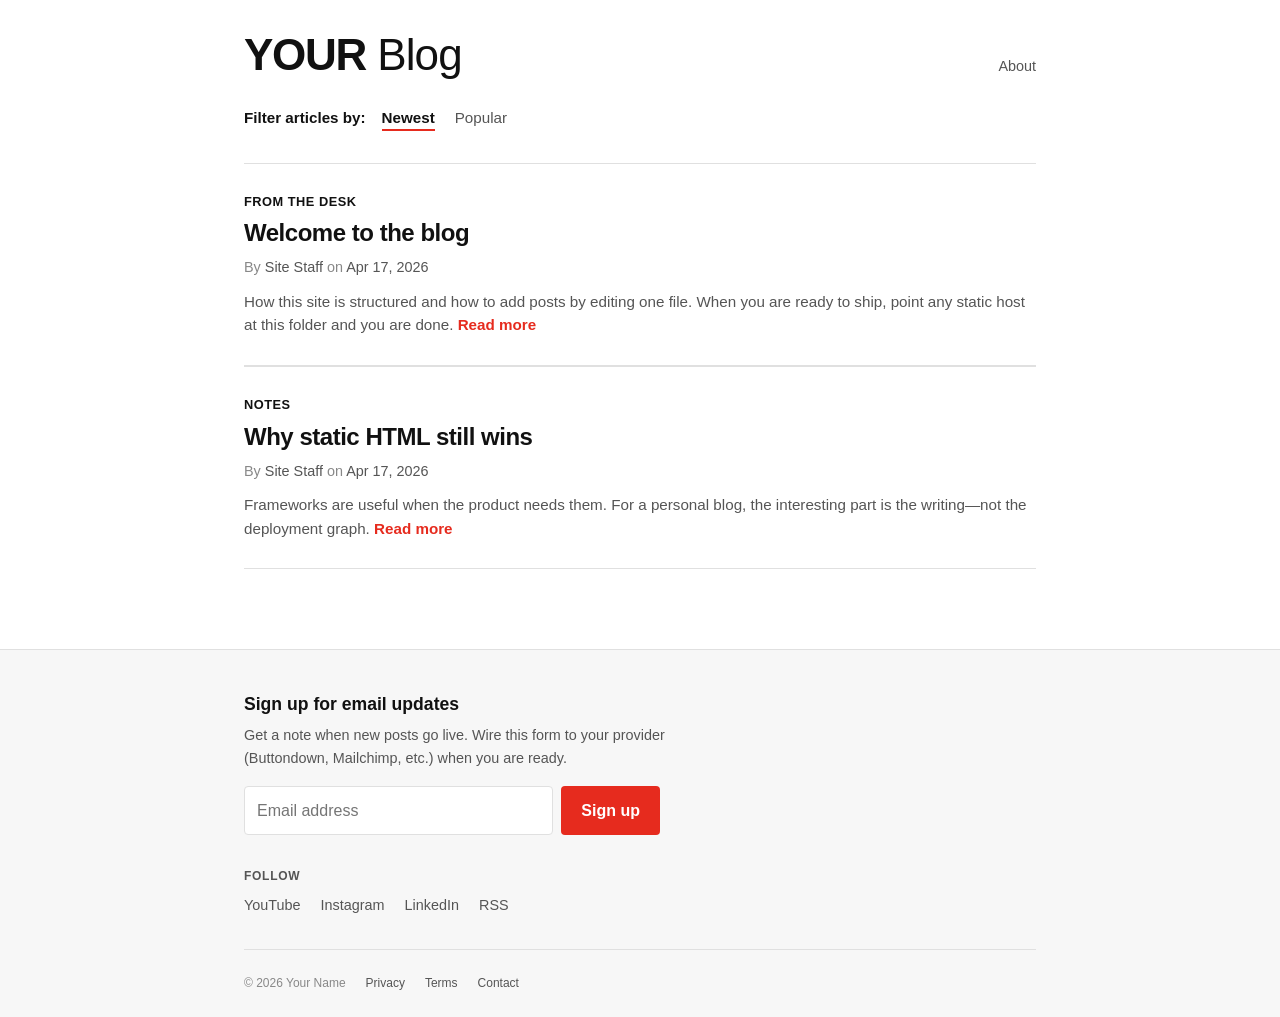
==== index.html @ 153b700c "Add static blog with content.js admin workflow" ====
<!DOCTYPE html>
<html lang="en">
  <head>
    <meta charset="UTF-8" />
    <meta name="viewport" content="width=device-width, initial-scale=1" />
    <meta name="description" content="Further reading — ideas and notes." />
    <title>Blog</title>
    <link rel="stylesheet" href="css/style.css" />
  </head>
  <body data-page="home">
    <header class="site-header">
      <h1 class="masthead">
        <a href="index.html">
          <span class="masthead-brand" data-site-brand>YOUR</span>
          <span class="masthead-suffix" data-site-suffix> Blog</span>
        </a>
      </h1>
      <div class="header-tools">
        <a href="posts/about.html">About</a>
      </div>
    </header>

    <div class="filter-bar" role="navigation" aria-label="Article sort">
      <p class="filter-intro">Filter articles by:</p>
      <ul class="filter-list">
        <li><a href="index.html#newest">Newest</a></li>
        <li><a href="index.html#popular">Popular</a></li>
      </ul>
    </div>

    <main>
      <noscript>
        <p class="article-body">
          Turn on JavaScript to load the article list from
          <code>content.js</code>, or open
          <a href="post.html#welcome">post.html#welcome</a> after enabling it.
        </p>
      </noscript>

      <section id="newest" class="feed" aria-label="Newest articles">
        <ul id="feed-newest" class="post-list"></ul>
      </section>

      <section id="popular" class="feed" aria-label="Popular articles">
        <ul id="feed-popular" class="post-list"></ul>
      </section>
    </main>

    <footer class="site-footer">
      <div class="footer-inner">
        <div class="footer-newsletter">
          <h2>Sign up for email updates</h2>
          <p>
            Get a note when new posts go live. Wire this form to your provider
            (Buttondown, Mailchimp, etc.) when you are ready.
          </p>
          <form class="newsletter-form" action="#" method="post">
            <label>
              <span class="visually-hidden">Email</span>
              <input type="email" name="email" placeholder="Email address" autocomplete="email" />
            </label>
            <button type="button">Sign up</button>
          </form>
        </div>

        <div class="footer-follow">
          <h3>Follow</h3>
          <ul class="social-list">
            <li><a href="#">YouTube</a></li>
            <li><a href="#">Instagram</a></li>
            <li><a href="#">LinkedIn</a></li>
            <li><a href="#">RSS</a></li>
          </ul>
        </div>

        <div class="footer-legal">
          <span data-footer-line>© 2026 Your Name</span>
          <a href="#">Privacy</a>
          <a href="#">Terms</a>
          <a href="#">Contact</a>
        </div>
      </div>
    </footer>

    <script src="content.js"></script>
    <script src="js/blog.js"></script>
  </body>
</html>
---- css/style.css ----
/* Editorial layout inspired by https://blog.ted.com/ — generic branding */
:root {
  --bg: #fff;
  --bg-subtle: #f7f7f7;
  --ink: #111;
  --ink-muted: #555;
  --ink-faint: #888;
  --accent: #e62b1e;
  --accent-hover: #c41e13;
  --border: #e0e0e0;
  --font: "Helvetica Neue", Helvetica, Arial, system-ui, sans-serif;
  --measure: 40rem;
  --content-max: 52rem;
}

@media (prefers-color-scheme: dark) {
  :root {
    --bg: #141414;
    --bg-subtle: #1c1c1c;
    --ink: #f5f5f5;
    --ink-muted: #b0b0b0;
    --ink-faint: #777;
    --accent: #ff453a;
    --accent-hover: #ff6961;
    --border: #333;
  }
}

.visually-hidden {
  position: absolute;
  width: 1px;
  height: 1px;
  padding: 0;
  margin: -1px;
  overflow: hidden;
  clip: rect(0, 0, 0, 0);
  white-space: nowrap;
  border: 0;
}

*,
*::before,
*::after {
  box-sizing: border-box;
}

html {
  font-size: 100%;
  scroll-behavior: smooth;
}

body {
  margin: 0;
  min-height: 100vh;
  font-family: var(--font);
  font-weight: 400;
  line-height: 1.6;
  color: var(--ink);
  background: var(--bg);
  -webkit-font-smoothing: antialiased;
}

a {
  color: var(--accent);
  text-decoration: none;
}

a:hover {
  color: var(--accent-hover);
  text-decoration: underline;
  text-underline-offset: 0.12em;
}

/* ——— Masthead (TED-style: bold mark + “Blog”) ——— */
.site-header {
  max-width: var(--content-max);
  margin: 0 auto;
  padding: 2rem 1.25rem 0;
  display: flex;
  flex-wrap: wrap;
  align-items: flex-end;
  justify-content: space-between;
  gap: 1rem;
}

.masthead {
  margin: 0;
  font-size: clamp(2rem, 5vw, 2.75rem);
  font-weight: 400;
  line-height: 1.05;
  letter-spacing: -0.02em;
}

.masthead a {
  color: var(--ink);
  text-decoration: none;
}

.masthead a:hover {
  color: var(--accent);
}

.masthead-brand {
  font-weight: 800;
  letter-spacing: -0.03em;
}

.masthead-suffix {
  font-weight: 400;
}

.header-tools {
  display: flex;
  align-items: center;
  gap: 1rem;
  font-size: 0.9rem;
}

.header-tools a {
  color: var(--ink-muted);
}

.header-tools a:hover {
  color: var(--accent);
}

/* ——— Filter row ——— */
.filter-bar {
  max-width: var(--content-max);
  margin: 0 auto;
  padding: 1.75rem 1.25rem 0;
  display: flex;
  flex-wrap: wrap;
  align-items: center;
  gap: 0.35rem 1rem;
  font-size: 0.95rem;
  color: var(--ink-muted);
}

.filter-intro {
  margin: 0;
  font-weight: 600;
  color: var(--ink);
}

.filter-list {
  list-style: none;
  margin: 0;
  padding: 0;
  display: flex;
  flex-wrap: wrap;
  gap: 0.5rem 1.25rem;
}

.filter-list a {
  color: var(--ink-muted);
  font-weight: 400;
  padding-bottom: 0.2rem;
  border-bottom: 2px solid transparent;
  text-decoration: none;
}

.filter-list a:hover {
  color: var(--accent);
}

body:not(:has(#newest:target)):not(:has(#popular:target)) .filter-list a[href$="#newest"],
body:has(#newest:target) .filter-list a[href$="#newest"] {
  color: var(--ink);
  font-weight: 700;
  border-bottom-color: var(--accent);
}

body:has(#popular:target) .filter-list a[href$="#popular"] {
  color: var(--ink);
  font-weight: 700;
  border-bottom-color: var(--accent);
}

/* ——— Main + feeds ——— */
main {
  max-width: var(--content-max);
  margin: 0 auto;
  padding: 0.5rem 1.25rem 3rem;
}

section.feed {
  display: none;
}

section#newest:target,
section#popular:target {
  display: block;
}

body:not(:has(#newest:target)):not(:has(#popular:target)) section#newest {
  display: block;
}

.post-list {
  list-style: none;
  margin: 1.5rem 0 0;
  padding: 0;
}

/* ——— Post row (list, not cards) ——— */
.post-item {
  padding: 1.75rem 0;
  border-bottom: 1px solid var(--border);
}

.post-item:first-child {
  border-top: 1px solid var(--border);
}

.post-kicker {
  margin: 0 0 0.4rem;
  font-size: 0.8rem;
  font-weight: 700;
  text-transform: uppercase;
  letter-spacing: 0.04em;
  color: var(--ink);
}

.post-kicker a {
  color: inherit;
}

.post-kicker a:hover {
  color: var(--accent);
}

.post-title {
  margin: 0 0 0.5rem;
  font-size: clamp(1.25rem, 2.5vw, 1.5rem);
  font-weight: 700;
  line-height: 1.25;
  letter-spacing: -0.02em;
}

.post-title a {
  color: var(--ink);
  text-decoration: none;
}

.post-title a:hover {
  color: var(--accent);
}

.post-byline {
  margin: 0 0 0.65rem;
  font-size: 0.9rem;
  color: var(--ink-muted);
}

.post-byline .label {
  font-weight: 400;
  color: var(--ink-faint);
}

.post-excerpt {
  margin: 0;
  color: var(--ink-muted);
  font-size: 0.95rem;
  line-height: 1.55;
}

.read-more {
  font-weight: 600;
  white-space: nowrap;
}

.read-more:hover {
  text-decoration: underline;
}

/* ——— Article page ——— */
.article-header {
  padding: 0.5rem 0 1.5rem;
  margin-bottom: 1.5rem;
  border-bottom: 1px solid var(--border);
}

.article-header .post-kicker {
  margin-bottom: 0.5rem;
}

.article-header h1 {
  font-size: clamp(1.65rem, 4vw, 2.1rem);
  font-weight: 700;
  line-height: 1.2;
  letter-spacing: -0.02em;
  margin: 0 0 0.5rem;
}

.article-header .post-byline {
  margin-bottom: 0;
}

.article-body {
  max-width: var(--measure);
}

.article-body p {
  margin: 0 0 1.1em;
}

.article-body h2 {
  font-size: 1.2rem;
  font-weight: 700;
  margin: 2rem 0 0.65rem;
}

.article-body ul,
.article-body ol {
  margin: 0 0 1.1em;
  padding-left: 1.25rem;
}

.article-body li {
  margin-bottom: 0.35em;
}

.article-body blockquote {
  margin: 1.5rem 0;
  padding: 0.35rem 0 0.35rem 1rem;
  border-left: 3px solid var(--accent);
  color: var(--ink-muted);
  font-style: italic;
}

.article-body code {
  font-family: ui-monospace, "Cascadia Code", "Segoe UI Mono", monospace;
  font-size: 0.88em;
  padding: 0.1em 0.3em;
  border-radius: 3px;
  background: var(--bg-subtle);
  color: var(--ink);
}

.back-link {
  display: inline-block;
  margin-top: 2rem;
  font-size: 0.95rem;
  font-weight: 600;
}

/* ——— Footer (newsletter + social + legal) ——— */
.site-footer {
  margin-top: 2rem;
  border-top: 1px solid var(--border);
  background: var(--bg-subtle);
}

.footer-inner {
  max-width: var(--content-max);
  margin: 0 auto;
  padding: 2.5rem 1.25rem 1.5rem;
}

.footer-newsletter h2 {
  margin: 0 0 0.35rem;
  font-size: 1.1rem;
  font-weight: 700;
}

.footer-newsletter p {
  margin: 0 0 1rem;
  font-size: 0.9rem;
  color: var(--ink-muted);
  max-width: 28rem;
}

.newsletter-form {
  display: flex;
  flex-wrap: wrap;
  gap: 0.5rem;
  max-width: 26rem;
  margin-bottom: 2rem;
}

.newsletter-form label {
  flex: 1 1 12rem;
  min-width: 0;
}

.newsletter-form input[type="email"] {
  width: 100%;
  padding: 0.65rem 0.75rem;
  font: inherit;
  border: 1px solid var(--border);
  border-radius: 4px;
  background: var(--bg);
  color: var(--ink);
}

.newsletter-form button {
  padding: 0.65rem 1.25rem;
  font: inherit;
  font-weight: 600;
  color: #fff;
  background: var(--accent);
  border: none;
  border-radius: 4px;
  cursor: pointer;
}

.newsletter-form button:hover {
  background: var(--accent-hover);
}

.footer-follow {
  margin-bottom: 2rem;
}

.footer-follow h3 {
  margin: 0 0 0.5rem;
  font-size: 0.75rem;
  font-weight: 700;
  text-transform: uppercase;
  letter-spacing: 0.06em;
  color: var(--ink-muted);
}

.social-list {
  list-style: none;
  margin: 0;
  padding: 0;
  display: flex;
  flex-wrap: wrap;
  gap: 0.75rem 1.25rem;
  font-size: 0.9rem;
}

.social-list a {
  color: var(--ink-muted);
}

.social-list a:hover {
  color: var(--accent);
}

.footer-legal {
  padding-top: 1.5rem;
  border-top: 1px solid var(--border);
  font-size: 0.75rem;
  color: var(--ink-faint);
  display: flex;
  flex-wrap: wrap;
  gap: 0.5rem 1.25rem;
  align-items: center;
}

.footer-legal a {
  color: var(--ink-muted);
}

.footer-legal a:hover {
  color: var(--accent);
}
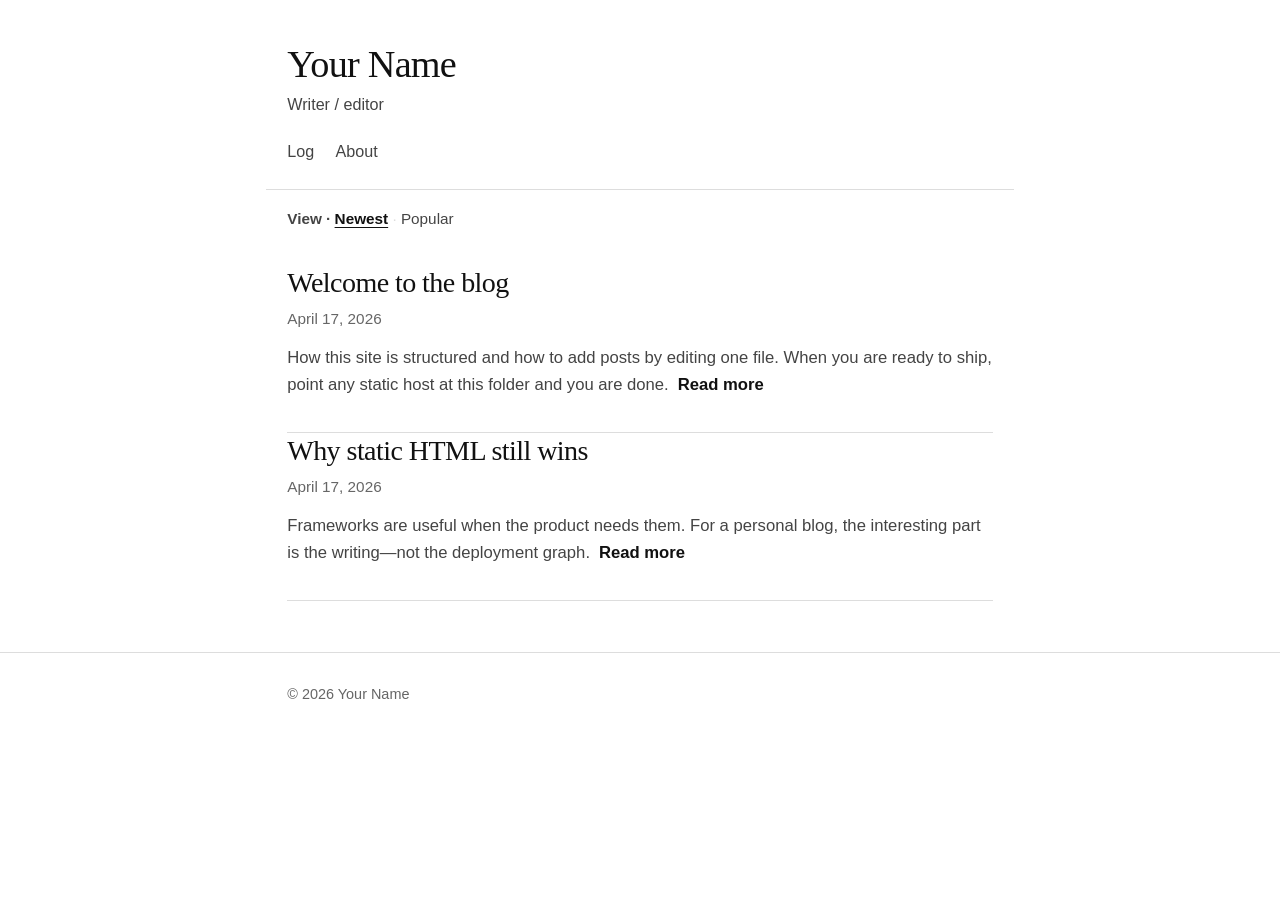
==== commit d4bf45e3: "Restyle site after jeremydlarson.com layout; simplify posts and nav from content.js" ====
--- a/index.html
+++ b/index.html
@@ -3,25 +3,23 @@
   <head>
     <meta charset="UTF-8" />
     <meta name="viewport" content="width=device-width, initial-scale=1" />
-    <meta name="description" content="Further reading — ideas and notes." />
-    <title>Blog</title>
+    <meta name="description" content="Writing and notes." />
+    <title>Log</title>
     <link rel="stylesheet" href="css/style.css" />
   </head>
   <body data-page="home">
     <header class="site-header">
-      <h1 class="masthead">
-        <a href="index.html">
-          <span class="masthead-brand" data-site-brand>YOUR</span>
-          <span class="masthead-suffix" data-site-suffix> Blog</span>
-        </a>
+      <h1 class="site-name">
+        <a href="index.html"><span data-site-name>Your Name</span></a>
       </h1>
-      <div class="header-tools">
-        <a href="posts/about.html">About</a>
-      </div>
+      <p class="site-tagline" data-site-tagline>Writer / editor</p>
+      <nav class="nav-wrap" aria-label="Site">
+        <ul id="site-nav" class="site-nav"></ul>
+      </nav>
     </header>
 
-    <div class="filter-bar" role="navigation" aria-label="Article sort">
-      <p class="filter-intro">Filter articles by:</p>
+    <div class="filter-bar" role="navigation" aria-label="Archive">
+      <span class="filter-intro">View · </span>
       <ul class="filter-list">
         <li><a href="index.html#newest">Newest</a></li>
         <li><a href="index.html#popular">Popular</a></li>
@@ -31,53 +29,24 @@
     <main>
       <noscript>
         <p class="article-body">
-          Turn on JavaScript to load the article list from
-          <code>content.js</code>, or open
-          <a href="post.html#welcome">post.html#welcome</a> after enabling it.
+          Turn on JavaScript to load posts from <code>content.js</code>, or open
+          <a href="post.html#welcome">post.html#welcome</a>.
         </p>
       </noscript>
 
-      <section id="newest" class="feed" aria-label="Newest articles">
+      <section id="newest" class="feed" aria-label="Newest posts">
         <ul id="feed-newest" class="post-list"></ul>
       </section>
 
-      <section id="popular" class="feed" aria-label="Popular articles">
+      <section id="popular" class="feed" aria-label="Popular posts">
         <ul id="feed-popular" class="post-list"></ul>
       </section>
     </main>
 
     <footer class="site-footer">
       <div class="footer-inner">
-        <div class="footer-newsletter">
-          <h2>Sign up for email updates</h2>
-          <p>
-            Get a note when new posts go live. Wire this form to your provider
-            (Buttondown, Mailchimp, etc.) when you are ready.
-          </p>
-          <form class="newsletter-form" action="#" method="post">
-            <label>
-              <span class="visually-hidden">Email</span>
-              <input type="email" name="email" placeholder="Email address" autocomplete="email" />
-            </label>
-            <button type="button">Sign up</button>
-          </form>
-        </div>
-
-        <div class="footer-follow">
-          <h3>Follow</h3>
-          <ul class="social-list">
-            <li><a href="#">YouTube</a></li>
-            <li><a href="#">Instagram</a></li>
-            <li><a href="#">LinkedIn</a></li>
-            <li><a href="#">RSS</a></li>
-          </ul>
-        </div>
-
         <div class="footer-legal">
           <span data-footer-line>© 2026 Your Name</span>
-          <a href="#">Privacy</a>
-          <a href="#">Terms</a>
-          <a href="#">Contact</a>
         </div>
       </div>
     </footer>
--- a/css/style.css
+++ b/css/style.css
@@ -1,28 +1,28 @@
-/* Editorial layout inspired by https://blog.ted.com/ — generic branding */
+/* Editorial personal site — structure inspired by http://www.jeremydlarson.com/ */
+
 :root {
   --bg: #fff;
-  --bg-subtle: #f7f7f7;
   --ink: #111;
-  --ink-muted: #555;
-  --ink-faint: #888;
-  --accent: #e62b1e;
-  --accent-hover: #c41e13;
-  --border: #e0e0e0;
-  --font: "Helvetica Neue", Helvetica, Arial, system-ui, sans-serif;
+  --ink-muted: #444;
+  --ink-faint: #666;
+  --border: #ddd;
+  --link: #111;
+  --link-hover: #000;
+  --font: -apple-system, BlinkMacSystemFont, "Segoe UI", Roboto, Helvetica, Arial, sans-serif;
+  --font-serif: Georgia, "Times New Roman", Times, serif;
   --measure: 40rem;
-  --content-max: 52rem;
+  --content: 44rem;
 }
 
 @media (prefers-color-scheme: dark) {
   :root {
-    --bg: #141414;
-    --bg-subtle: #1c1c1c;
-    --ink: #f5f5f5;
-    --ink-muted: #b0b0b0;
-    --ink-faint: #777;
-    --accent: #ff453a;
-    --accent-hover: #ff6961;
+    --bg: #0d0d0d;
+    --ink: #f2f2f2;
+    --ink-muted: #b8b8b8;
+    --ink-faint: #999;
     --border: #333;
+    --link: #f2f2f2;
+    --link-hover: #fff;
   }
 }
 
@@ -45,8 +45,7 @@
 }
 
 html {
-  font-size: 100%;
-  scroll-behavior: smooth;
+  font-size: 106.25%;
 }
 
 body {
@@ -54,134 +53,137 @@
   min-height: 100vh;
   font-family: var(--font);
   font-weight: 400;
-  line-height: 1.6;
+  line-height: 1.55;
   color: var(--ink);
   background: var(--bg);
   -webkit-font-smoothing: antialiased;
 }
 
 a {
-  color: var(--accent);
+  color: var(--link);
   text-decoration: none;
 }
 
 a:hover {
-  color: var(--accent-hover);
+  color: var(--link-hover);
   text-decoration: underline;
-  text-underline-offset: 0.12em;
-}
-
-/* ——— Masthead (TED-style: bold mark + “Blog”) ——— */
+  text-underline-offset: 0.15em;
+}
+
+/* ——— Header (name + tagline + nav) ——— */
 .site-header {
-  max-width: var(--content-max);
+  max-width: var(--content);
   margin: 0 auto;
-  padding: 2rem 1.25rem 0;
-  display: flex;
-  flex-wrap: wrap;
-  align-items: flex-end;
-  justify-content: space-between;
-  gap: 1rem;
-}
-
-.masthead {
-  margin: 0;
-  font-size: clamp(2rem, 5vw, 2.75rem);
-  font-weight: 400;
-  line-height: 1.05;
+  padding: 2.5rem 1.25rem 1.5rem;
+  border-bottom: 1px solid var(--border);
+}
+
+.site-name {
+  margin: 0;
+  font-family: var(--font-serif);
+  font-size: clamp(1.75rem, 4vw, 2.25rem);
+  font-weight: 400;
+  line-height: 1.15;
   letter-spacing: -0.02em;
 }
 
-.masthead a {
-  color: var(--ink);
-  text-decoration: none;
-}
-
-.masthead a:hover {
-  color: var(--accent);
-}
-
-.masthead-brand {
-  font-weight: 800;
-  letter-spacing: -0.03em;
-}
-
-.masthead-suffix {
-  font-weight: 400;
-}
-
-.header-tools {
-  display: flex;
-  align-items: center;
-  gap: 1rem;
-  font-size: 0.9rem;
-}
-
-.header-tools a {
-  color: var(--ink-muted);
-}
-
-.header-tools a:hover {
-  color: var(--accent);
-}
-
-/* ——— Filter row ——— */
-.filter-bar {
-  max-width: var(--content-max);
-  margin: 0 auto;
-  padding: 1.75rem 1.25rem 0;
-  display: flex;
-  flex-wrap: wrap;
-  align-items: center;
-  gap: 0.35rem 1rem;
+.site-name a {
+  color: var(--ink);
+  text-decoration: none;
+}
+
+.site-name a:hover {
+  text-decoration: none;
+  opacity: 0.85;
+}
+
+.site-tagline {
+  margin: 0.35rem 0 0;
   font-size: 0.95rem;
   color: var(--ink-muted);
-}
-
-.filter-intro {
-  margin: 0;
-  font-weight: 600;
-  color: var(--ink);
-}
-
-.filter-list {
+  font-weight: 400;
+}
+
+.site-nav {
   list-style: none;
-  margin: 0;
+  margin: 1.25rem 0 0;
   padding: 0;
   display: flex;
   flex-wrap: wrap;
-  gap: 0.5rem 1.25rem;
+  gap: 0.35rem 1.25rem;
+  font-size: 0.95rem;
+}
+
+.site-nav a {
+  color: var(--ink-muted);
+}
+
+.site-nav a:hover {
+  color: var(--ink);
+}
+
+/* ——— Archive toggle (newest / popular) ——— */
+.filter-bar {
+  max-width: var(--content);
+  margin: 0 auto;
+  padding: 1rem 1.25rem 0;
+  font-size: 0.9rem;
+  color: var(--ink-faint);
+}
+
+.filter-intro {
+  display: inline;
+  margin: 0;
+  font-weight: 600;
+  color: var(--ink-muted);
+}
+
+.filter-list {
+  display: inline;
+  list-style: none;
+  margin: 0;
+  padding: 0;
+}
+
+.filter-list li {
+  display: inline;
+}
+
+.filter-list li + li::before {
+  content: " · ";
+  color: var(--border);
 }
 
 .filter-list a {
   color: var(--ink-muted);
   font-weight: 400;
-  padding-bottom: 0.2rem;
-  border-bottom: 2px solid transparent;
   text-decoration: none;
 }
 
 .filter-list a:hover {
-  color: var(--accent);
+  color: var(--ink);
 }
 
 body:not(:has(#newest:target)):not(:has(#popular:target)) .filter-list a[href$="#newest"],
 body:has(#newest:target) .filter-list a[href$="#newest"] {
   color: var(--ink);
-  font-weight: 700;
-  border-bottom-color: var(--accent);
+  font-weight: 600;
+  text-decoration: underline;
+  text-underline-offset: 0.2em;
 }
 
 body:has(#popular:target) .filter-list a[href$="#popular"] {
   color: var(--ink);
-  font-weight: 700;
-  border-bottom-color: var(--accent);
-}
-
-/* ——— Main + feeds ——— */
+  font-weight: 600;
+  text-decoration: underline;
+  text-underline-offset: 0.2em;
+}
+
+/* ——— Main feeds ——— */
 main {
-  max-width: var(--content-max);
+  max-width: var(--content);
   margin: 0 auto;
-  padding: 0.5rem 1.25rem 3rem;
+  padding: 2rem 1.25rem 3rem;
 }
 
 section.feed {
@@ -199,41 +201,25 @@
 
 .post-list {
   list-style: none;
-  margin: 1.5rem 0 0;
+  margin: 0;
   padding: 0;
 }
 
-/* ——— Post row (list, not cards) ——— */
+/* ——— Post cards (title → date → excerpt → read more) ——— */
 .post-item {
-  padding: 1.75rem 0;
+  padding: 2rem 0;
   border-bottom: 1px solid var(--border);
 }
 
-.post-item:first-child {
-  border-top: 1px solid var(--border);
-}
-
-.post-kicker {
+.post-item:first-of-type {
+  padding-top: 0;
+}
+
+.post-title {
   margin: 0 0 0.4rem;
-  font-size: 0.8rem;
-  font-weight: 700;
-  text-transform: uppercase;
-  letter-spacing: 0.04em;
-  color: var(--ink);
-}
-
-.post-kicker a {
-  color: inherit;
-}
-
-.post-kicker a:hover {
-  color: var(--accent);
-}
-
-.post-title {
-  margin: 0 0 0.5rem;
-  font-size: clamp(1.25rem, 2.5vw, 1.5rem);
-  font-weight: 700;
+  font-family: var(--font-serif);
+  font-size: clamp(1.35rem, 3vw, 1.65rem);
+  font-weight: 400;
   line-height: 1.25;
   letter-spacing: -0.02em;
 }
@@ -244,57 +230,66 @@
 }
 
 .post-title a:hover {
-  color: var(--accent);
-}
-
-.post-byline {
-  margin: 0 0 0.65rem;
+  text-decoration: underline;
+  text-underline-offset: 0.12em;
+}
+
+.post-date {
+  margin: 0 0 0.85rem;
   font-size: 0.9rem;
-  color: var(--ink-muted);
-}
-
-.post-byline .label {
-  font-weight: 400;
   color: var(--ink-faint);
 }
 
 .post-excerpt {
   margin: 0;
   color: var(--ink-muted);
-  font-size: 0.95rem;
-  line-height: 1.55;
+  font-size: 0.98rem;
+  line-height: 1.6;
 }
 
 .read-more {
   font-weight: 600;
-  white-space: nowrap;
-}
-
-.read-more:hover {
-  text-decoration: underline;
-}
-
-/* ——— Article page ——— */
+  margin-left: 0.25rem;
+}
+
+/* ——— Article ——— */
 .article-header {
-  padding: 0.5rem 0 1.5rem;
-  margin-bottom: 1.5rem;
+  margin-bottom: 1.75rem;
+  padding-bottom: 1.25rem;
   border-bottom: 1px solid var(--border);
 }
 
 .article-header .post-kicker {
-  margin-bottom: 0.5rem;
+  margin: 0 0 0.5rem;
+  font-size: 0.75rem;
+  font-weight: 600;
+  text-transform: uppercase;
+  letter-spacing: 0.06em;
+  color: var(--ink-muted);
 }
 
 .article-header h1 {
-  font-size: clamp(1.65rem, 4vw, 2.1rem);
-  font-weight: 700;
+  margin: 0 0 0.5rem;
+  font-family: var(--font-serif);
+  font-size: clamp(1.65rem, 4vw, 2rem);
+  font-weight: 400;
   line-height: 1.2;
   letter-spacing: -0.02em;
-  margin: 0 0 0.5rem;
+}
+
+.article-header .post-date {
+  margin: 0 0 0.35rem;
 }
 
 .article-header .post-byline {
-  margin-bottom: 0;
+  margin: 0;
+  font-size: 0.95rem;
+  color: var(--ink-muted);
+}
+
+.article-header .post-byline .label {
+  color: var(--ink-faint);
+  font-weight: 400;
 }
 
 .article-body {
@@ -306,15 +301,16 @@
 }
 
 .article-body h2 {
+  font-family: var(--font-serif);
   font-size: 1.2rem;
-  font-weight: 700;
-  margin: 2rem 0 0.65rem;
+  font-weight: 600;
+  margin: 2rem 0 0.6rem;
 }
 
 .article-body ul,
 .article-body ol {
   margin: 0 0 1.1em;
-  padding-left: 1.25rem;
+  padding-left: 1.35rem;
 }
 
 .article-body li {
@@ -323,8 +319,8 @@
 
 .article-body blockquote {
   margin: 1.5rem 0;
-  padding: 0.35rem 0 0.35rem 1rem;
-  border-left: 3px solid var(--accent);
+  padding-left: 1rem;
+  border-left: 3px solid var(--border);
   color: var(--ink-muted);
   font-style: italic;
 }
@@ -334,127 +330,37 @@
   font-size: 0.88em;
   padding: 0.1em 0.3em;
   border-radius: 3px;
-  background: var(--bg-subtle);
-  color: var(--ink);
+  background: rgba(128, 128, 128, 0.12);
 }
 
 .back-link {
   display: inline-block;
-  margin-top: 2rem;
+  margin-top: 2.25rem;
   font-size: 0.95rem;
   font-weight: 600;
 }
 
-/* ——— Footer (newsletter + social + legal) ——— */
+/* ——— Footer ——— */
 .site-footer {
-  margin-top: 2rem;
+  margin-top: auto;
   border-top: 1px solid var(--border);
-  background: var(--bg-subtle);
 }
 
 .footer-inner {
-  max-width: var(--content-max);
+  max-width: var(--content);
   margin: 0 auto;
-  padding: 2.5rem 1.25rem 1.5rem;
-}
-
-.footer-newsletter h2 {
-  margin: 0 0 0.35rem;
-  font-size: 1.1rem;
-  font-weight: 700;
-}
-
-.footer-newsletter p {
-  margin: 0 0 1rem;
-  font-size: 0.9rem;
-  color: var(--ink-muted);
-  max-width: 28rem;
-}
-
-.newsletter-form {
+  padding: 1.75rem 1.25rem 2.5rem;
+  font-size: 0.85rem;
+  color: var(--ink-faint);
+}
+
+.footer-inner a {
+  color: var(--ink-muted);
+}
+
+.footer-legal {
   display: flex;
   flex-wrap: wrap;
-  gap: 0.5rem;
-  max-width: 26rem;
-  margin-bottom: 2rem;
-}
-
-.newsletter-form label {
-  flex: 1 1 12rem;
-  min-width: 0;
-}
-
-.newsletter-form input[type="email"] {
-  width: 100%;
-  padding: 0.65rem 0.75rem;
-  font: inherit;
-  border: 1px solid var(--border);
-  border-radius: 4px;
-  background: var(--bg);
-  color: var(--ink);
-}
-
-.newsletter-form button {
-  padding: 0.65rem 1.25rem;
-  font: inherit;
-  font-weight: 600;
-  color: #fff;
-  background: var(--accent);
-  border: none;
-  border-radius: 4px;
-  cursor: pointer;
-}
-
-.newsletter-form button:hover {
-  background: var(--accent-hover);
-}
-
-.footer-follow {
-  margin-bottom: 2rem;
-}
-
-.footer-follow h3 {
-  margin: 0 0 0.5rem;
-  font-size: 0.75rem;
-  font-weight: 700;
-  text-transform: uppercase;
-  letter-spacing: 0.06em;
-  color: var(--ink-muted);
-}
-
-.social-list {
-  list-style: none;
-  margin: 0;
-  padding: 0;
-  display: flex;
-  flex-wrap: wrap;
-  gap: 0.75rem 1.25rem;
-  font-size: 0.9rem;
-}
-
-.social-list a {
-  color: var(--ink-muted);
-}
-
-.social-list a:hover {
-  color: var(--accent);
-}
-
-.footer-legal {
-  padding-top: 1.5rem;
-  border-top: 1px solid var(--border);
-  font-size: 0.75rem;
-  color: var(--ink-faint);
-  display: flex;
-  flex-wrap: wrap;
-  gap: 0.5rem 1.25rem;
+  gap: 0.5rem 1rem;
   align-items: center;
 }
-
-.footer-legal a {
-  color: var(--ink-muted);
-}
-
-.footer-legal a:hover {
-  color: var(--accent);
-}
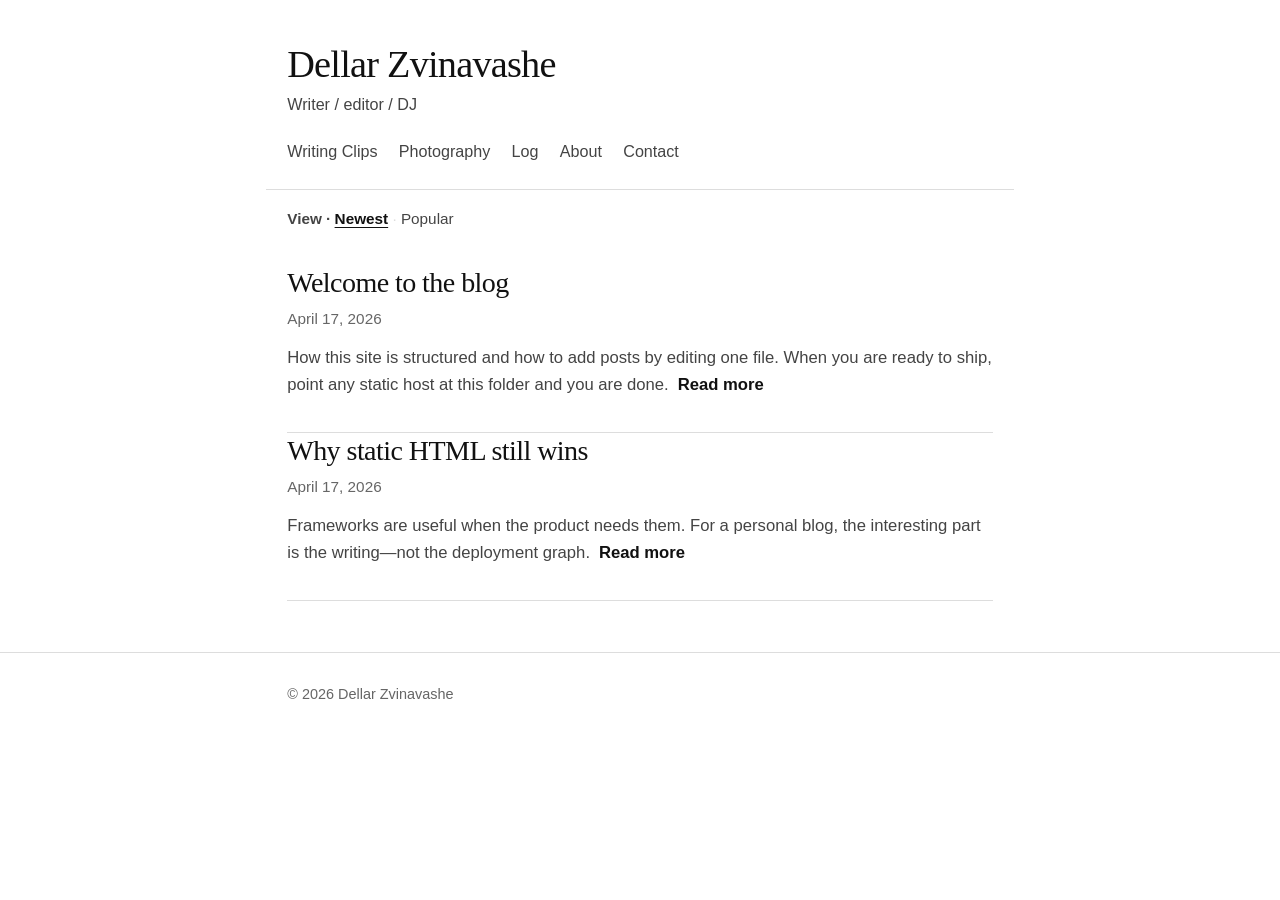
==== commit 5f658b30: "Set site name and bylines to Dellar Zvinavashe" ====
--- a/index.html
+++ b/index.html
@@ -10,9 +10,9 @@
   <body data-page="home">
     <header class="site-header">
       <h1 class="site-name">
-        <a href="index.html"><span data-site-name>Your Name</span></a>
+        <a href="index.html"><span data-site-name>Dellar Zvinavashe</span></a>
       </h1>
-      <p class="site-tagline" data-site-tagline>Writer / editor</p>
+      <p class="site-tagline" data-site-tagline>Writer / editor / DJ</p>
       <nav class="nav-wrap" aria-label="Site">
         <ul id="site-nav" class="site-nav"></ul>
       </nav>
@@ -46,7 +46,7 @@
     <footer class="site-footer">
       <div class="footer-inner">
         <div class="footer-legal">
-          <span data-footer-line>© 2026 Your Name</span>
+          <span data-footer-line>© 2026 Dellar Zvinavashe</span>
         </div>
       </div>
     </footer>
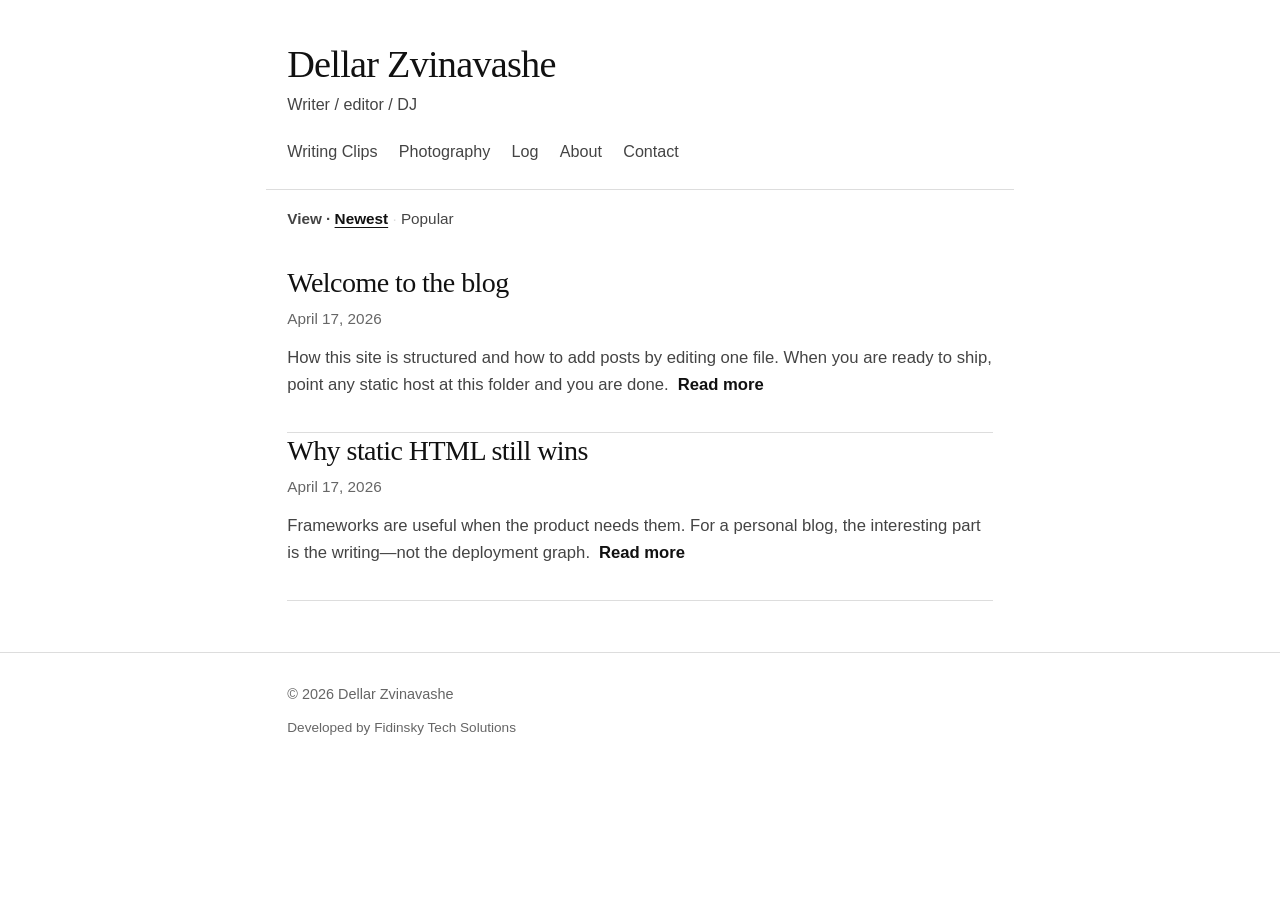
==== commit 5d930363: "Footer: credit Fidinsky Tech Solutions (configurable in content.js)" ====
--- a/index.html
+++ b/index.html
@@ -48,6 +48,9 @@
         <div class="footer-legal">
           <span data-footer-line>© 2026 Dellar Zvinavashe</span>
         </div>
+        <p class="footer-credit" data-developer-credit>
+          Developed by Fidinsky Tech Solutions
+        </p>
       </div>
     </footer>
 
--- a/css/style.css
+++ b/css/style.css
@@ -364,3 +364,9 @@
   gap: 0.5rem 1rem;
   align-items: center;
 }
+
+.footer-credit {
+  margin: 0.65rem 0 0;
+  font-size: 0.8rem;
+  color: var(--ink-faint);
+}
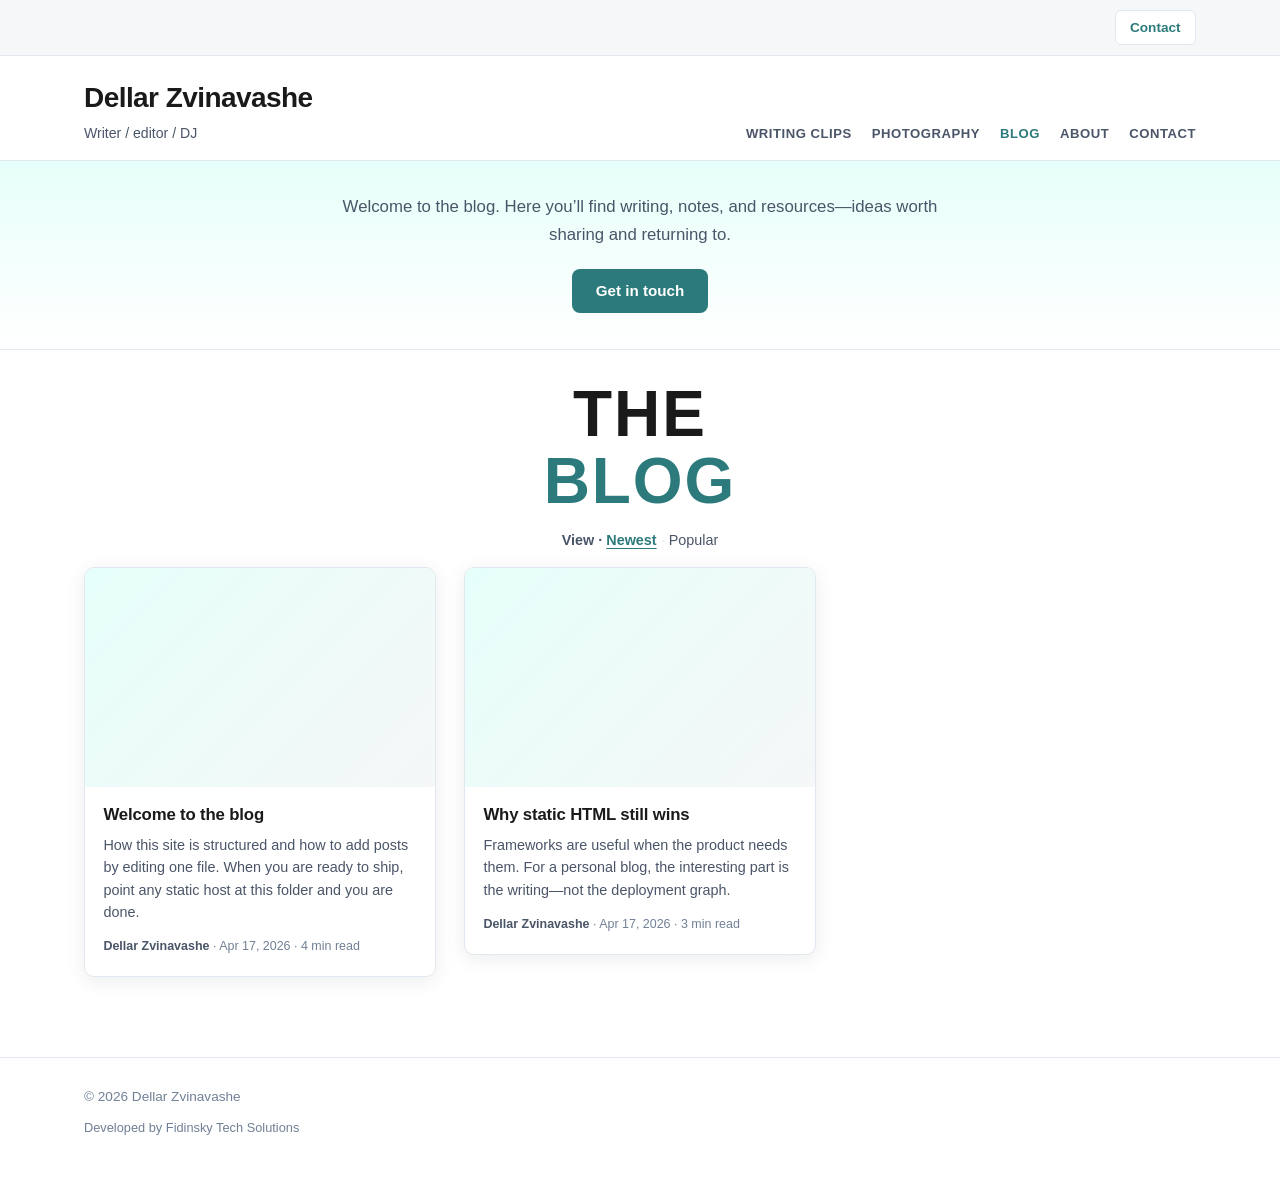
==== commit d857af80: "Restructure blog like Revive mental health blog: cards, hero, pagination" ====
--- a/index.html
+++ b/index.html
@@ -3,45 +3,75 @@
   <head>
     <meta charset="UTF-8" />
     <meta name="viewport" content="width=device-width, initial-scale=1" />
-    <meta name="description" content="Writing and notes." />
-    <title>Log</title>
+    <meta name="description" content="Blog — writing and notes." />
+    <title>Blog</title>
     <link rel="stylesheet" href="css/style.css" />
   </head>
   <body data-page="home">
-    <header class="site-header">
-      <h1 class="site-name">
-        <a href="index.html"><span data-site-name>Dellar Zvinavashe</span></a>
-      </h1>
-      <p class="site-tagline" data-site-tagline>Writer / editor / DJ</p>
-      <nav class="nav-wrap" aria-label="Site">
-        <ul id="site-nav" class="site-nav"></ul>
-      </nav>
+    <div class="top-bar" id="top-bar">
+      <div class="top-bar-inner">
+        <p class="top-bar-phone" id="top-bar-phone-wrap"></p>
+        <a class="top-bar-cta button-ghost" id="top-bar-cta" href="contact.html">Contact</a>
+      </div>
+    </div>
+
+    <header class="site-header site-header--blog">
+      <div class="site-header-inner">
+        <div class="site-brand">
+          <h1 class="site-name">
+            <a href="index.html"><span data-site-name>Dellar Zvinavashe</span></a>
+          </h1>
+          <p class="site-tagline" data-site-tagline>Writer / editor / DJ</p>
+        </div>
+        <nav class="nav-wrap" aria-label="Site">
+          <ul id="site-nav" class="site-nav site-nav--primary"></ul>
+        </nav>
+      </div>
     </header>
 
-    <div class="filter-bar" role="navigation" aria-label="Archive">
+    <section class="blog-hero" aria-labelledby="blog-hero-heading">
+      <div class="blog-hero-inner">
+        <p class="blog-hero-intro" data-hero-intro>
+          Welcome to the blog. Here you’ll find writing, notes, and resources.
+        </p>
+        <p class="blog-hero-actions">
+          <a class="button-primary" id="hero-cta" href="contact.html">Get in touch</a>
+        </p>
+      </div>
+    </section>
+
+    <div class="blog-title-block" id="blog-title-block">
+      <h2 class="blog-split-title" id="blog-hero-heading">
+        <span class="blog-split-title__line" data-blog-title-1>THE</span>
+        <span class="blog-split-title__line blog-split-title__line--accent" data-blog-title-2>BLOG</span>
+      </h2>
+    </div>
+
+    <div class="filter-bar" role="navigation" aria-label="Feed">
       <span class="filter-intro">View · </span>
-      <ul class="filter-list">
-        <li><a href="index.html#newest">Newest</a></li>
-        <li><a href="index.html#popular">Popular</a></li>
+      <ul class="filter-list" id="feed-switcher">
+        <li><a href="index.html?feed=newest&amp;page=1" data-feed="newest">Newest</a></li>
+        <li><a href="index.html?feed=popular&amp;page=1" data-feed="popular">Popular</a></li>
       </ul>
     </div>
 
-    <main>
+    <main class="blog-main">
       <noscript>
-        <p class="article-body">
+        <p class="article-body blog-noscript">
           Turn on JavaScript to load posts from <code>content.js</code>, or open
           <a href="post.html#welcome">post.html#welcome</a>.
         </p>
       </noscript>
 
-      <section id="newest" class="feed" aria-label="Newest posts">
-        <ul id="feed-newest" class="post-list"></ul>
-      </section>
+      <div class="blog-feed-wrap">
+        <ul id="blog-feed" class="post-grid" aria-live="polite"></ul>
+        <nav class="pagination" id="blog-pagination" aria-label="Blog pages"></nav>
+      </div>
+    </main>
 
-      <section id="popular" class="feed" aria-label="Popular posts">
-        <ul id="feed-popular" class="post-list"></ul>
-      </section>
-    </main>
+    <section class="footer-cta-strip" id="footer-cta-strip" hidden>
+      <p class="footer-cta-strip__text" data-footer-cta></p>
+    </section>
 
     <footer class="site-footer">
       <div class="footer-inner">
--- a/css/style.css
+++ b/css/style.css
@@ -1,28 +1,35 @@
-/* Editorial personal site — structure inspired by http://www.jeremydlarson.com/ */
+/* Blog layout inspired by https://www.revivetherapeuticservices.com/mentalhealthblog */
 
 :root {
   --bg: #fff;
-  --ink: #111;
-  --ink-muted: #444;
-  --ink-faint: #666;
-  --border: #ddd;
-  --link: #111;
-  --link-hover: #000;
+  --bg-muted: #f5f7f8;
+  --ink: #1a1a1a;
+  --ink-muted: #4a5568;
+  --ink-faint: #718096;
+  --border: #e2e8f0;
+  --accent: #2c7a7b;
+  --accent-hover: #234e52;
+  --accent-soft: #e6fffa;
   --font: -apple-system, BlinkMacSystemFont, "Segoe UI", Roboto, Helvetica, Arial, sans-serif;
   --font-serif: Georgia, "Times New Roman", Times, serif;
-  --measure: 40rem;
-  --content: 44rem;
+  --measure: 42rem;
+  --content: 72rem;
+  --radius: 10px;
+  --shadow: 0 4px 20px rgba(15, 23, 42, 0.08);
 }
 
 @media (prefers-color-scheme: dark) {
   :root {
-    --bg: #0d0d0d;
-    --ink: #f2f2f2;
-    --ink-muted: #b8b8b8;
-    --ink-faint: #999;
-    --border: #333;
-    --link: #f2f2f2;
-    --link-hover: #fff;
+    --bg: #111;
+    --bg-muted: #1a1a1a;
+    --ink: #f0f0f0;
+    --ink-muted: #a0aec0;
+    --ink-faint: #718096;
+    --border: #2d3748;
+    --accent: #4fd1c5;
+    --accent-hover: #81e6d9;
+    --accent-soft: #1a3334;
+    --shadow: 0 4px 24px rgba(0, 0, 0, 0.35);
   }
 }
 
@@ -45,12 +52,14 @@
 }
 
 html {
-  font-size: 106.25%;
+  font-size: 100%;
 }
 
 body {
   margin: 0;
   min-height: 100vh;
+  display: flex;
+  flex-direction: column;
   font-family: var(--font);
   font-weight: 400;
   line-height: 1.55;
@@ -60,75 +69,227 @@
 }
 
 a {
-  color: var(--link);
+  color: var(--accent);
   text-decoration: none;
 }
 
 a:hover {
-  color: var(--link-hover);
+  color: var(--accent-hover);
   text-decoration: underline;
-  text-underline-offset: 0.15em;
-}
-
-/* ——— Header (name + tagline + nav) ——— */
+  text-underline-offset: 0.12em;
+}
+
+/* ——— Top bar ——— */
+.top-bar {
+  background: var(--bg-muted);
+  border-bottom: 1px solid var(--border);
+  font-size: 0.9rem;
+}
+
+.top-bar[hidden] {
+  display: none !important;
+}
+
+.top-bar-inner {
+  max-width: var(--content);
+  margin: 0 auto;
+  padding: 0.65rem 1.25rem;
+  display: flex;
+  flex-wrap: wrap;
+  align-items: center;
+  justify-content: space-between;
+  gap: 0.75rem;
+}
+
+.top-bar-phone {
+  margin: 0;
+  color: var(--ink-muted);
+}
+
+.top-bar-phone__link {
+  color: var(--ink);
+  font-weight: 600;
+}
+
+.button-ghost {
+  display: inline-block;
+  padding: 0.35rem 0.9rem;
+  border: 1px solid var(--border);
+  border-radius: 6px;
+  background: var(--bg);
+  color: var(--accent);
+  font-weight: 600;
+  font-size: 0.85rem;
+}
+
+.button-ghost:hover {
+  background: var(--accent-soft);
+  text-decoration: none;
+  color: var(--accent-hover);
+}
+
+/* ——— Site header ——— */
 .site-header {
-  max-width: var(--content);
-  margin: 0 auto;
-  padding: 2.5rem 1.25rem 1.5rem;
   border-bottom: 1px solid var(--border);
-}
-
-.site-name {
-  margin: 0;
-  font-family: var(--font-serif);
-  font-size: clamp(1.75rem, 4vw, 2.25rem);
-  font-weight: 400;
-  line-height: 1.15;
+  background: var(--bg);
+}
+
+.site-header--blog .site-header-inner {
+  max-width: var(--content);
+  margin: 0 auto;
+  padding: 1.25rem 1.25rem 1rem;
+  display: flex;
+  flex-wrap: wrap;
+  align-items: flex-end;
+  justify-content: space-between;
+  gap: 1rem;
+}
+
+.site-brand .site-name {
+  margin: 0;
+  font-family: var(--font);
+  font-size: clamp(1.35rem, 3vw, 1.75rem);
+  font-weight: 700;
   letter-spacing: -0.02em;
 }
 
-.site-name a {
+.site-brand .site-name a {
   color: var(--ink);
   text-decoration: none;
 }
 
-.site-name a:hover {
-  text-decoration: none;
-  opacity: 0.85;
+.site-brand .site-name a:hover {
+  color: var(--accent);
+  text-decoration: none;
 }
 
 .site-tagline {
-  margin: 0.35rem 0 0;
-  font-size: 0.95rem;
-  color: var(--ink-muted);
-  font-weight: 400;
+  margin: 0.2rem 0 0;
+  font-size: 0.88rem;
+  color: var(--ink-muted);
 }
 
 .site-nav {
   list-style: none;
+  margin: 0;
+  padding: 0;
+  display: flex;
+  flex-wrap: wrap;
+  gap: 0.5rem 1.25rem;
+  font-size: 0.82rem;
+  font-weight: 600;
+  text-transform: uppercase;
+  letter-spacing: 0.04em;
+}
+
+.site-nav a {
+  color: var(--ink-muted);
+}
+
+.site-nav a:hover,
+.site-nav a[aria-current="page"] {
+  color: var(--accent);
+  text-decoration: none;
+}
+
+/* Simple header on inner pages (no blog hero) */
+body:not([data-page="home"]) .site-header-inner {
+  max-width: var(--content);
+  margin: 0 auto;
+  padding: 1.5rem 1.25rem;
+  display: flex;
+  flex-wrap: wrap;
+  align-items: flex-end;
+  justify-content: space-between;
+  gap: 1rem;
+}
+
+/* ——— Hero (Revive-style welcome + CTA) ——— */
+.blog-hero {
+  background: linear-gradient(180deg, var(--accent-soft) 0%, var(--bg) 100%);
+  border-bottom: 1px solid var(--border);
+}
+
+.blog-hero-inner {
+  max-width: var(--content);
+  margin: 0 auto;
+  padding: 2rem 1.25rem 2.25rem;
+  text-align: center;
+}
+
+.blog-hero-intro {
+  margin: 0 auto;
+  max-width: 40rem;
+  font-size: 1.05rem;
+  color: var(--ink-muted);
+  line-height: 1.65;
+}
+
+.blog-hero-actions {
   margin: 1.25rem 0 0;
-  padding: 0;
-  display: flex;
-  flex-wrap: wrap;
-  gap: 0.35rem 1.25rem;
+}
+
+.button-primary {
+  display: inline-block;
+  padding: 0.65rem 1.5rem;
+  border-radius: 8px;
+  background: var(--accent);
+  color: #fff !important;
+  font-weight: 600;
   font-size: 0.95rem;
-}
-
-.site-nav a {
-  color: var(--ink-muted);
-}
-
-.site-nav a:hover {
+  border: none;
+  cursor: pointer;
+  text-decoration: none !important;
+}
+
+.button-primary:hover {
+  filter: brightness(1.08);
+  text-decoration: none !important;
+  color: #fff !important;
+}
+
+/* ——— Split title block ——— */
+.blog-title-block {
+  max-width: var(--content);
+  margin: 0 auto;
+  padding: 2rem 1.25rem 1rem;
+  text-align: center;
+}
+
+.blog-split-title {
+  margin: 0;
+  display: flex;
+  flex-direction: column;
+  align-items: center;
+  gap: 0.15rem;
+  font-family: var(--font);
+  font-weight: 800;
+  text-transform: uppercase;
+  letter-spacing: 0.08em;
+  line-height: 1;
+}
+
+.blog-split-title__line {
+  font-size: clamp(2.25rem, 8vw, 4rem);
   color: var(--ink);
 }
 
-/* ——— Archive toggle (newest / popular) ——— */
+.blog-split-title__line--accent {
+  color: var(--accent);
+}
+
+.blog-split-title__line[hidden] {
+  display: none !important;
+}
+
+/* ——— Feed switcher ——— */
 .filter-bar {
   max-width: var(--content);
   margin: 0 auto;
-  padding: 1rem 1.25rem 0;
+  padding: 0 1.25rem 1rem;
   font-size: 0.9rem;
   color: var(--ink-faint);
+  text-align: center;
 }
 
 .filter-intro {
@@ -156,140 +317,245 @@
 
 .filter-list a {
   color: var(--ink-muted);
-  font-weight: 400;
-  text-decoration: none;
-}
-
-.filter-list a:hover {
-  color: var(--ink);
-}
-
-body:not(:has(#newest:target)):not(:has(#popular:target)) .filter-list a[href$="#newest"],
-body:has(#newest:target) .filter-list a[href$="#newest"] {
-  color: var(--ink);
-  font-weight: 600;
+  font-weight: 500;
+  text-decoration: none;
+}
+
+.filter-list a:hover,
+.filter-list a.is-active {
+  color: var(--accent);
+  font-weight: 700;
   text-decoration: underline;
   text-underline-offset: 0.2em;
 }
 
-body:has(#popular:target) .filter-list a[href$="#popular"] {
+/* ——— Post grid (cards) ——— */
+.blog-main {
+  flex: 1;
+  width: 100%;
+}
+
+.blog-feed-wrap {
+  max-width: var(--content);
+  margin: 0 auto;
+  padding: 0 1.25rem 3rem;
+}
+
+.blog-noscript {
+  max-width: var(--measure);
+  margin: 0 auto 2rem;
+}
+
+.post-grid {
+  list-style: none;
+  margin: 0;
+  padding: 0;
+  display: grid;
+  grid-template-columns: repeat(auto-fill, minmax(280px, 1fr));
+  gap: 1.75rem;
+}
+
+.post-card {
+  display: flex;
+  flex-direction: column;
+  background: var(--bg);
+  border: 1px solid var(--border);
+  border-radius: var(--radius);
+  overflow: hidden;
+  box-shadow: var(--shadow);
+  transition: box-shadow 0.2s ease, transform 0.2s ease;
+}
+
+.post-card:hover {
+  box-shadow: 0 8px 30px rgba(15, 23, 42, 0.12);
+  transform: translateY(-2px);
+}
+
+.post-card__media {
+  display: block;
+  aspect-ratio: 16 / 10;
+  overflow: hidden;
+  background: var(--bg-muted);
+}
+
+.post-card__img {
+  width: 100%;
+  height: 100%;
+  object-fit: cover;
+}
+
+.post-card__placeholder {
+  width: 100%;
+  height: 100%;
+  background: linear-gradient(135deg, var(--accent-soft), var(--bg-muted));
+}
+
+.post-card__body {
+  padding: 1.1rem 1.15rem 1.25rem;
+  display: flex;
+  flex-direction: column;
+  flex: 1;
+}
+
+.post-card__title {
+  margin: 0 0 0.5rem;
+  font-family: var(--font);
+  font-size: 1.05rem;
+  font-weight: 700;
+  line-height: 1.3;
+  letter-spacing: -0.01em;
+}
+
+.post-card__title a {
   color: var(--ink);
-  font-weight: 600;
-  text-decoration: underline;
-  text-underline-offset: 0.2em;
-}
-
-/* ——— Main feeds ——— */
-main {
-  max-width: var(--content);
-  margin: 0 auto;
-  padding: 2rem 1.25rem 3rem;
-}
-
-section.feed {
-  display: none;
-}
-
-section#newest:target,
-section#popular:target {
+  text-decoration: none;
+}
+
+.post-card__title a:hover {
+  color: var(--accent);
+  text-decoration: none;
+}
+
+.post-card__excerpt {
+  margin: 0 0 0.85rem;
+  flex: 1;
+  font-size: 0.9rem;
+  color: var(--ink-muted);
+  line-height: 1.55;
+  display: -webkit-box;
+  -webkit-line-clamp: 4;
+  -webkit-box-orient: vertical;
+  overflow: hidden;
+}
+
+.post-card__meta {
+  font-size: 0.78rem;
+  color: var(--ink-faint);
+  margin-top: auto;
+}
+
+.post-card__author {
+  font-weight: 600;
+  color: var(--ink-muted);
+}
+
+/* ——— Pagination ——— */
+.pagination {
+  margin-top: 2rem;
+  display: flex;
+  justify-content: center;
+}
+
+.pagination__list {
+  list-style: none;
+  margin: 0;
+  padding: 0;
+  display: flex;
+  flex-wrap: wrap;
+  gap: 0.35rem;
+  justify-content: center;
+}
+
+.pagination__link {
+  display: inline-flex;
+  align-items: center;
+  justify-content: center;
+  min-width: 2.25rem;
+  height: 2.25rem;
+  padding: 0 0.5rem;
+  border: 1px solid var(--border);
+  border-radius: 6px;
+  font-size: 0.9rem;
+  font-weight: 600;
+  color: var(--ink-muted);
+}
+
+.pagination__link:hover {
+  border-color: var(--accent);
+  color: var(--accent);
+  text-decoration: none;
+}
+
+.pagination__link.is-current {
+  background: var(--accent);
+  border-color: var(--accent);
+  color: #fff !important;
+  text-decoration: none;
+}
+
+/* ——— Footer CTA strip ——— */
+.footer-cta-strip {
+  background: var(--bg-muted);
+  border-top: 1px solid var(--border);
+  padding: 1.25rem 1.25rem;
+  text-align: center;
+}
+
+.footer-cta-strip[hidden] {
+  display: none !important;
+}
+
+.footer-cta-strip__text {
+  margin: 0;
+  max-width: 36rem;
+  margin-left: auto;
+  margin-right: auto;
+  font-size: 1rem;
+  font-weight: 600;
+  color: var(--ink-muted);
+}
+
+/* ——— Article ——— */
+.article-hero-image {
+  margin: 0 0 1.5rem;
+  border-radius: var(--radius);
+  overflow: hidden;
+  max-height: 22rem;
+}
+
+.article-hero-image img {
+  width: 100%;
+  height: auto;
+  max-height: 22rem;
+  object-fit: cover;
   display: block;
 }
 
-body:not(:has(#newest:target)):not(:has(#popular:target)) section#newest {
-  display: block;
-}
-
-.post-list {
-  list-style: none;
-  margin: 0;
-  padding: 0;
-}
-
-/* ——— Post cards (title → date → excerpt → read more) ——— */
-.post-item {
-  padding: 2rem 0;
-  border-bottom: 1px solid var(--border);
-}
-
-.post-item:first-of-type {
-  padding-top: 0;
-}
-
-.post-title {
-  margin: 0 0 0.4rem;
-  font-family: var(--font-serif);
-  font-size: clamp(1.35rem, 3vw, 1.65rem);
-  font-weight: 400;
-  line-height: 1.25;
-  letter-spacing: -0.02em;
-}
-
-.post-title a {
-  color: var(--ink);
-  text-decoration: none;
-}
-
-.post-title a:hover {
-  text-decoration: underline;
-  text-underline-offset: 0.12em;
-}
-
-.post-date {
-  margin: 0 0 0.85rem;
-  font-size: 0.9rem;
-  color: var(--ink-faint);
-}
-
-.post-excerpt {
-  margin: 0;
-  color: var(--ink-muted);
-  font-size: 0.98rem;
-  line-height: 1.6;
-}
-
-.read-more {
-  font-weight: 600;
-  margin-left: 0.25rem;
-}
-
-/* ——— Article ——— */
 .article-header {
   margin-bottom: 1.75rem;
   padding-bottom: 1.25rem;
   border-bottom: 1px solid var(--border);
 }
 
-.article-header .post-kicker {
+.post-kicker {
   margin: 0 0 0.5rem;
   font-size: 0.75rem;
   font-weight: 600;
   text-transform: uppercase;
   letter-spacing: 0.06em;
-  color: var(--ink-muted);
+  color: var(--accent);
 }
 
 .article-header h1 {
-  margin: 0 0 0.5rem;
-  font-family: var(--font-serif);
-  font-size: clamp(1.65rem, 4vw, 2rem);
-  font-weight: 400;
+  margin: 0 0 0.65rem;
+  font-family: var(--font);
+  font-size: clamp(1.65rem, 4vw, 2.15rem);
+  font-weight: 700;
   line-height: 1.2;
   letter-spacing: -0.02em;
+  color: var(--ink);
+}
+
+.article-meta-row {
+  margin: 0;
+  font-size: 0.9rem;
+  color: var(--ink-muted);
 }
 
 .article-header .post-date {
-  margin: 0 0 0.35rem;
-}
-
-.article-header .post-byline {
-  margin: 0;
-  font-size: 0.95rem;
-  color: var(--ink-muted);
-}
-
-.article-header .post-byline .label {
-  color: var(--ink-faint);
-  font-weight: 400;
+  margin: 0;
+  font-size: 0.9rem;
+  color: var(--ink-muted);
 }
 
 .article-body {
@@ -301,10 +567,11 @@
 }
 
 .article-body h2 {
-  font-family: var(--font-serif);
+  font-family: var(--font);
   font-size: 1.2rem;
-  font-weight: 600;
+  font-weight: 700;
   margin: 2rem 0 0.6rem;
+  color: var(--ink);
 }
 
 .article-body ul,
@@ -320,7 +587,7 @@
 .article-body blockquote {
   margin: 1.5rem 0;
   padding-left: 1rem;
-  border-left: 3px solid var(--border);
+  border-left: 3px solid var(--accent);
   color: var(--ink-muted);
   font-style: italic;
 }
@@ -338,12 +605,14 @@
   margin-top: 2.25rem;
   font-size: 0.95rem;
   font-weight: 600;
-}
-
-/* ——— Footer ——— */
+  color: var(--accent);
+}
+
+/* ——— Site footer ——— */
 .site-footer {
   margin-top: auto;
   border-top: 1px solid var(--border);
+  background: var(--bg);
 }
 
 .footer-inner {
@@ -370,3 +639,10 @@
   font-size: 0.8rem;
   color: var(--ink-faint);
 }
+
+main:not(.blog-main) {
+  max-width: var(--content);
+  margin: 0 auto;
+  padding: 2rem 1.25rem 3rem;
+  flex: 1;
+}
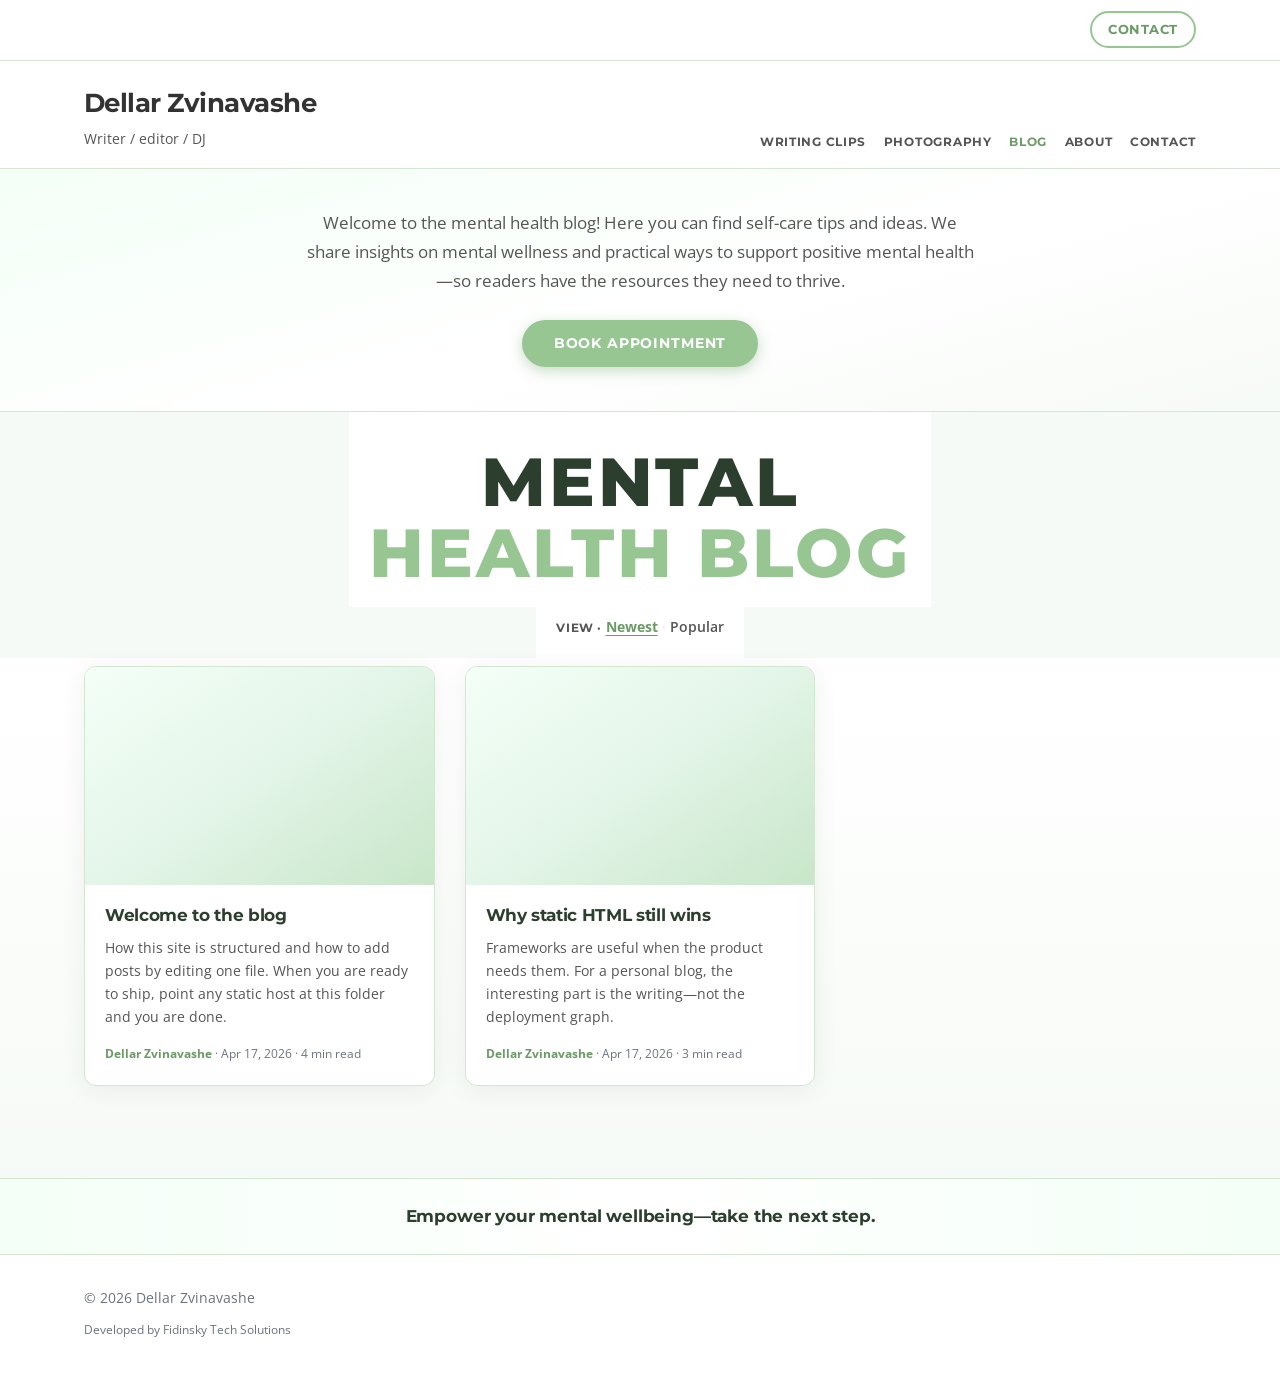
==== commit 2384de19: "Match Revive TS brand colors (#97C693), fonts, and blog chrome" ====
--- a/index.html
+++ b/index.html
@@ -3,8 +3,9 @@
   <head>
     <meta charset="UTF-8" />
     <meta name="viewport" content="width=device-width, initial-scale=1" />
-    <meta name="description" content="Blog — writing and notes." />
-    <title>Blog</title>
+    <meta name="description" content="Mental health blog — self-care tips and wellness insights." />
+    <meta name="theme-color" content="#97c693" />
+    <title>Mental Health Blog</title>
     <link rel="stylesheet" href="css/style.css" />
   </head>
   <body data-page="home">
@@ -32,18 +33,18 @@
     <section class="blog-hero" aria-labelledby="blog-hero-heading">
       <div class="blog-hero-inner">
         <p class="blog-hero-intro" data-hero-intro>
-          Welcome to the blog. Here you’ll find writing, notes, and resources.
+          Welcome to the mental health blog—self-care tips, insights, and resources to help you thrive.
         </p>
         <p class="blog-hero-actions">
-          <a class="button-primary" id="hero-cta" href="contact.html">Get in touch</a>
+          <a class="button-primary" id="hero-cta" href="contact.html">Book appointment</a>
         </p>
       </div>
     </section>
 
     <div class="blog-title-block" id="blog-title-block">
       <h2 class="blog-split-title" id="blog-hero-heading">
-        <span class="blog-split-title__line" data-blog-title-1>THE</span>
-        <span class="blog-split-title__line blog-split-title__line--accent" data-blog-title-2>BLOG</span>
+        <span class="blog-split-title__line" data-blog-title-1>MENTAL</span>
+        <span class="blog-split-title__line blog-split-title__line--accent" data-blog-title-2>HEALTH BLOG</span>
       </h2>
     </div>
 
--- a/css/style.css
+++ b/css/style.css
@@ -1,36 +1,50 @@
-/* Blog layout inspired by https://www.revivetherapeuticservices.com/mentalhealthblog */
+/**
+ * Visual theme aligned with Revive Therapeutic Services / Wix mental-health blog:
+ * https://www.revivetherapeuticservices.com/mentalhealthblog
+ * Brand greens: De York #97C693, mint #F4FFF7 (see brandfetch.com/revivetherapeuticservices.com)
+ */
+
+@import url("https://fonts.googleapis.com/css2?family=Montserrat:wght@500;600;700;800&family=Open+Sans:ital,wght@0,400;0,600;1,400&display=swap");
 
 :root {
-  --bg: #fff;
-  --bg-muted: #f5f7f8;
-  --ink: #1a1a1a;
-  --ink-muted: #4a5568;
-  --ink-faint: #718096;
-  --border: #e2e8f0;
-  --accent: #2c7a7b;
-  --accent-hover: #234e52;
-  --accent-soft: #e6fffa;
-  --font: -apple-system, BlinkMacSystemFont, "Segoe UI", Roboto, Helvetica, Arial, sans-serif;
-  --font-serif: Georgia, "Times New Roman", Times, serif;
+  /* Revive brand */
+  --revive-green: #97c693;
+  --revive-green-dark: #6b9a66;
+  --revive-green-hover: #82b37c;
+  --revive-mint: #f4fff7;
+  --revive-mint-deep: #e3f5e8;
+  --revive-ink: #333333;
+  --revive-ink-soft: #555555;
+  --revive-ink-muted: #6b7280;
+  --revive-border: #d4e5d2;
+  --revive-border-strong: #b8d4b4;
+
+  --bg-page: #f6faf6;
+  --bg: #ffffff;
+  --bg-muted: #edf5ed;
+  --ink: var(--revive-ink);
+  --ink-muted: var(--revive-ink-soft);
+  --ink-faint: var(--revive-ink-muted);
+  --border: var(--revive-border);
+  --accent: var(--revive-green);
+  --accent-hover: var(--revive-green-hover);
+  --accent-dark: var(--revive-green-dark);
+  --accent-soft: var(--revive-mint);
+  --accent-soft-2: var(--revive-mint-deep);
+
+  --font: "Open Sans", -apple-system, BlinkMacSystemFont, "Segoe UI", Helvetica, Arial, sans-serif;
+  --font-heading: "Montserrat", -apple-system, BlinkMacSystemFont, "Segoe UI", sans-serif;
+
   --measure: 42rem;
   --content: 72rem;
-  --radius: 10px;
-  --shadow: 0 4px 20px rgba(15, 23, 42, 0.08);
-}
-
-@media (prefers-color-scheme: dark) {
-  :root {
-    --bg: #111;
-    --bg-muted: #1a1a1a;
-    --ink: #f0f0f0;
-    --ink-muted: #a0aec0;
-    --ink-faint: #718096;
-    --border: #2d3748;
-    --accent: #4fd1c5;
-    --accent-hover: #81e6d9;
-    --accent-soft: #1a3334;
-    --shadow: 0 4px 24px rgba(0, 0, 0, 0.35);
-  }
+  --radius: 12px;
+  --shadow: 0 4px 24px rgba(44, 62, 45, 0.07);
+  --shadow-hover: 0 12px 40px rgba(107, 154, 102, 0.18);
+}
+
+::selection {
+  background: rgba(151, 198, 147, 0.35);
+  color: var(--ink);
 }
 
 .visually-hidden {
@@ -62,28 +76,29 @@
   flex-direction: column;
   font-family: var(--font);
   font-weight: 400;
-  line-height: 1.55;
+  line-height: 1.6;
   color: var(--ink);
-  background: var(--bg);
+  background: var(--bg-page);
   -webkit-font-smoothing: antialiased;
 }
 
 a {
-  color: var(--accent);
+  color: var(--accent-dark);
   text-decoration: none;
 }
 
 a:hover {
   color: var(--accent-hover);
   text-decoration: underline;
-  text-underline-offset: 0.12em;
-}
-
-/* ——— Top bar ——— */
+  text-underline-offset: 0.15em;
+}
+
+/* ——— Top bar (Wix-style light strip) ——— */
 .top-bar {
-  background: var(--bg-muted);
+  background: var(--bg);
   border-bottom: 1px solid var(--border);
   font-size: 0.9rem;
+  box-shadow: 0 1px 0 rgba(151, 198, 147, 0.2);
 }
 
 .top-bar[hidden] {
@@ -93,7 +108,7 @@
 .top-bar-inner {
   max-width: var(--content);
   margin: 0 auto;
-  padding: 0.65rem 1.25rem;
+  padding: 0.7rem 1.25rem;
   display: flex;
   flex-wrap: wrap;
   align-items: center;
@@ -104,28 +119,38 @@
 .top-bar-phone {
   margin: 0;
   color: var(--ink-muted);
+  font-family: var(--font);
 }
 
 .top-bar-phone__link {
-  color: var(--ink);
-  font-weight: 600;
+  color: var(--accent-dark);
+  font-weight: 700;
+  font-family: var(--font-heading);
+}
+
+.top-bar-phone__link:hover {
+  color: var(--accent);
+  text-decoration: none;
 }
 
 .button-ghost {
   display: inline-block;
-  padding: 0.35rem 0.9rem;
-  border: 1px solid var(--border);
-  border-radius: 6px;
+  padding: 0.4rem 1rem;
+  border: 2px solid var(--revive-green);
+  border-radius: 999px;
   background: var(--bg);
-  color: var(--accent);
-  font-weight: 600;
-  font-size: 0.85rem;
+  color: var(--accent-dark);
+  font-weight: 700;
+  font-size: 0.8rem;
+  font-family: var(--font-heading);
+  text-transform: uppercase;
+  letter-spacing: 0.04em;
 }
 
 .button-ghost:hover {
   background: var(--accent-soft);
   text-decoration: none;
-  color: var(--accent-hover);
+  color: var(--accent-dark);
 }
 
 /* ——— Site header ——— */
@@ -137,7 +162,7 @@
 .site-header--blog .site-header-inner {
   max-width: var(--content);
   margin: 0 auto;
-  padding: 1.25rem 1.25rem 1rem;
+  padding: 1.35rem 1.25rem 1.1rem;
   display: flex;
   flex-wrap: wrap;
   align-items: flex-end;
@@ -147,8 +172,8 @@
 
 .site-brand .site-name {
   margin: 0;
-  font-family: var(--font);
-  font-size: clamp(1.35rem, 3vw, 1.75rem);
+  font-family: var(--font-heading);
+  font-size: clamp(1.25rem, 3vw, 1.65rem);
   font-weight: 700;
   letter-spacing: -0.02em;
 }
@@ -159,14 +184,15 @@
 }
 
 .site-brand .site-name a:hover {
-  color: var(--accent);
+  color: var(--accent-dark);
   text-decoration: none;
 }
 
 .site-tagline {
-  margin: 0.2rem 0 0;
-  font-size: 0.88rem;
-  color: var(--ink-muted);
+  margin: 0.25rem 0 0;
+  font-size: 0.875rem;
+  color: var(--ink-muted);
+  font-family: var(--font);
 }
 
 .site-nav {
@@ -175,11 +201,12 @@
   padding: 0;
   display: flex;
   flex-wrap: wrap;
-  gap: 0.5rem 1.25rem;
-  font-size: 0.82rem;
-  font-weight: 600;
+  gap: 0.45rem 1.1rem;
+  font-size: 0.75rem;
+  font-weight: 700;
+  font-family: var(--font-heading);
   text-transform: uppercase;
-  letter-spacing: 0.04em;
+  letter-spacing: 0.06em;
 }
 
 .site-nav a {
@@ -188,11 +215,10 @@
 
 .site-nav a:hover,
 .site-nav a[aria-current="page"] {
-  color: var(--accent);
-  text-decoration: none;
-}
-
-/* Simple header on inner pages (no blog hero) */
+  color: var(--accent-dark);
+  text-decoration: none;
+}
+
 body:not([data-page="home"]) .site-header-inner {
   max-width: var(--content);
   margin: 0 auto;
@@ -204,56 +230,64 @@
   gap: 1rem;
 }
 
-/* ——— Hero (Revive-style welcome + CTA) ——— */
+/* ——— Hero ——— */
 .blog-hero {
-  background: linear-gradient(180deg, var(--accent-soft) 0%, var(--bg) 100%);
+  background: linear-gradient(165deg, var(--revive-mint) 0%, #ffffff 55%, var(--bg-page) 100%);
   border-bottom: 1px solid var(--border);
 }
 
 .blog-hero-inner {
   max-width: var(--content);
   margin: 0 auto;
-  padding: 2rem 1.25rem 2.25rem;
+  padding: 2.5rem 1.25rem 2.75rem;
   text-align: center;
 }
 
 .blog-hero-intro {
   margin: 0 auto;
-  max-width: 40rem;
-  font-size: 1.05rem;
-  color: var(--ink-muted);
-  line-height: 1.65;
+  max-width: 42rem;
+  font-size: 1.0625rem;
+  color: var(--ink-muted);
+  line-height: 1.7;
+  font-family: var(--font);
 }
 
 .blog-hero-actions {
-  margin: 1.25rem 0 0;
+  margin: 1.5rem 0 0;
 }
 
 .button-primary {
   display: inline-block;
-  padding: 0.65rem 1.5rem;
-  border-radius: 8px;
-  background: var(--accent);
+  padding: 0.75rem 2rem;
+  border-radius: 999px;
+  background: var(--revive-green);
   color: #fff !important;
-  font-weight: 600;
-  font-size: 0.95rem;
+  font-weight: 700;
+  font-size: 0.875rem;
+  font-family: var(--font-heading);
+  text-transform: uppercase;
+  letter-spacing: 0.06em;
   border: none;
   cursor: pointer;
+  box-shadow: 0 4px 14px rgba(107, 154, 102, 0.35);
   text-decoration: none !important;
+  transition: background 0.2s ease, transform 0.15s ease;
 }
 
 .button-primary:hover {
-  filter: brightness(1.08);
+  background: var(--revive-green-hover);
   text-decoration: none !important;
   color: #fff !important;
-}
-
-/* ——— Split title block ——— */
+  transform: translateY(-1px);
+}
+
+/* ——— Split title (MENTAL / HEALTH BLOG style) ——— */
 .blog-title-block {
   max-width: var(--content);
   margin: 0 auto;
-  padding: 2rem 1.25rem 1rem;
+  padding: 2.25rem 1.25rem 1.25rem;
   text-align: center;
+  background: var(--bg);
 }
 
 .blog-split-title {
@@ -261,21 +295,21 @@
   display: flex;
   flex-direction: column;
   align-items: center;
-  gap: 0.15rem;
-  font-family: var(--font);
+  gap: 0.2rem;
+  font-family: var(--font-heading);
   font-weight: 800;
   text-transform: uppercase;
-  letter-spacing: 0.08em;
+  letter-spacing: 0.12em;
   line-height: 1;
 }
 
 .blog-split-title__line {
-  font-size: clamp(2.25rem, 8vw, 4rem);
-  color: var(--ink);
+  font-size: clamp(2.5rem, 9vw, 4.25rem);
+  color: #2c3e2d;
 }
 
 .blog-split-title__line--accent {
-  color: var(--accent);
+  color: var(--revive-green);
 }
 
 .blog-split-title__line[hidden] {
@@ -286,17 +320,22 @@
 .filter-bar {
   max-width: var(--content);
   margin: 0 auto;
-  padding: 0 1.25rem 1rem;
+  padding: 0.5rem 1.25rem 1.25rem;
   font-size: 0.9rem;
   color: var(--ink-faint);
   text-align: center;
+  background: var(--bg);
 }
 
 .filter-intro {
   display: inline;
   margin: 0;
-  font-weight: 600;
-  color: var(--ink-muted);
+  font-weight: 700;
+  font-family: var(--font-heading);
+  color: var(--ink-muted);
+  text-transform: uppercase;
+  font-size: 0.75rem;
+  letter-spacing: 0.05em;
 }
 
 .filter-list {
@@ -317,28 +356,30 @@
 
 .filter-list a {
   color: var(--ink-muted);
-  font-weight: 500;
+  font-weight: 600;
+  font-family: var(--font);
   text-decoration: none;
 }
 
 .filter-list a:hover,
 .filter-list a.is-active {
-  color: var(--accent);
+  color: var(--accent-dark);
   font-weight: 700;
   text-decoration: underline;
   text-underline-offset: 0.2em;
 }
 
-/* ——— Post grid (cards) ——— */
+/* ——— Post grid ——— */
 .blog-main {
   flex: 1;
   width: 100%;
+  background: linear-gradient(180deg, var(--bg) 0%, var(--bg-page) 100%);
 }
 
 .blog-feed-wrap {
   max-width: var(--content);
   margin: 0 auto;
-  padding: 0 1.25rem 3rem;
+  padding: 0.5rem 1.25rem 3.5rem;
 }
 
 .blog-noscript {
@@ -351,31 +392,32 @@
   margin: 0;
   padding: 0;
   display: grid;
-  grid-template-columns: repeat(auto-fill, minmax(280px, 1fr));
-  gap: 1.75rem;
+  grid-template-columns: repeat(auto-fill, minmax(290px, 1fr));
+  gap: 1.85rem;
 }
 
 .post-card {
   display: flex;
   flex-direction: column;
   background: var(--bg);
-  border: 1px solid var(--border);
+  border: 1px solid var(--revive-border);
   border-radius: var(--radius);
   overflow: hidden;
   box-shadow: var(--shadow);
-  transition: box-shadow 0.2s ease, transform 0.2s ease;
+  transition: box-shadow 0.25s ease, transform 0.2s ease, border-color 0.2s ease;
 }
 
 .post-card:hover {
-  box-shadow: 0 8px 30px rgba(15, 23, 42, 0.12);
-  transform: translateY(-2px);
+  box-shadow: var(--shadow-hover);
+  transform: translateY(-4px);
+  border-color: var(--revive-border-strong);
 }
 
 .post-card__media {
   display: block;
   aspect-ratio: 16 / 10;
   overflow: hidden;
-  background: var(--bg-muted);
+  background: var(--accent-soft-2);
 }
 
 .post-card__img {
@@ -387,41 +429,41 @@
 .post-card__placeholder {
   width: 100%;
   height: 100%;
-  background: linear-gradient(135deg, var(--accent-soft), var(--bg-muted));
+  background: linear-gradient(145deg, var(--revive-mint) 0%, var(--revive-mint-deep) 50%, #c8e6c9 100%);
 }
 
 .post-card__body {
-  padding: 1.1rem 1.15rem 1.25rem;
+  padding: 1.2rem 1.25rem 1.35rem;
   display: flex;
   flex-direction: column;
   flex: 1;
 }
 
 .post-card__title {
-  margin: 0 0 0.5rem;
-  font-family: var(--font);
-  font-size: 1.05rem;
-  font-weight: 700;
-  line-height: 1.3;
-  letter-spacing: -0.01em;
+  margin: 0 0 0.55rem;
+  font-family: var(--font-heading);
+  font-size: 1.0625rem;
+  font-weight: 700;
+  line-height: 1.35;
+  letter-spacing: -0.02em;
 }
 
 .post-card__title a {
-  color: var(--ink);
+  color: #2c3e2d;
   text-decoration: none;
 }
 
 .post-card__title a:hover {
-  color: var(--accent);
+  color: var(--accent-dark);
   text-decoration: none;
 }
 
 .post-card__excerpt {
-  margin: 0 0 0.85rem;
+  margin: 0 0 1rem;
   flex: 1;
   font-size: 0.9rem;
   color: var(--ink-muted);
-  line-height: 1.55;
+  line-height: 1.6;
   display: -webkit-box;
   -webkit-line-clamp: 4;
   -webkit-box-orient: vertical;
@@ -429,19 +471,20 @@
 }
 
 .post-card__meta {
-  font-size: 0.78rem;
+  font-size: 0.75rem;
   color: var(--ink-faint);
   margin-top: auto;
+  font-family: var(--font);
 }
 
 .post-card__author {
-  font-weight: 600;
-  color: var(--ink-muted);
+  font-weight: 700;
+  color: var(--accent-dark);
 }
 
 /* ——— Pagination ——— */
 .pagination {
-  margin-top: 2rem;
+  margin-top: 2.25rem;
   display: flex;
   justify-content: center;
 }
@@ -452,7 +495,7 @@
   padding: 0;
   display: flex;
   flex-wrap: wrap;
-  gap: 0.35rem;
+  gap: 0.4rem;
   justify-content: center;
 }
 
@@ -460,34 +503,36 @@
   display: inline-flex;
   align-items: center;
   justify-content: center;
-  min-width: 2.25rem;
-  height: 2.25rem;
-  padding: 0 0.5rem;
+  min-width: 2.35rem;
+  height: 2.35rem;
+  padding: 0 0.55rem;
   border: 1px solid var(--border);
-  border-radius: 6px;
+  border-radius: 8px;
   font-size: 0.9rem;
-  font-weight: 600;
-  color: var(--ink-muted);
+  font-weight: 700;
+  font-family: var(--font-heading);
+  color: var(--ink-muted);
+  background: var(--bg);
 }
 
 .pagination__link:hover {
-  border-color: var(--accent);
-  color: var(--accent);
+  border-color: var(--revive-green);
+  color: var(--accent-dark);
   text-decoration: none;
 }
 
 .pagination__link.is-current {
-  background: var(--accent);
-  border-color: var(--accent);
+  background: var(--revive-green);
+  border-color: var(--revive-green);
   color: #fff !important;
   text-decoration: none;
 }
 
 /* ——— Footer CTA strip ——— */
 .footer-cta-strip {
-  background: var(--bg-muted);
+  background: linear-gradient(90deg, var(--revive-mint) 0%, #ffffff 50%, var(--revive-mint) 100%);
   border-top: 1px solid var(--border);
-  padding: 1.25rem 1.25rem;
+  padding: 1.5rem 1.25rem;
   text-align: center;
 }
 
@@ -497,12 +542,14 @@
 
 .footer-cta-strip__text {
   margin: 0;
-  max-width: 36rem;
+  max-width: 38rem;
   margin-left: auto;
   margin-right: auto;
-  font-size: 1rem;
-  font-weight: 600;
-  color: var(--ink-muted);
+  font-size: 1.05rem;
+  font-weight: 700;
+  font-family: var(--font-heading);
+  color: #2c3e2d;
+  letter-spacing: -0.01em;
 }
 
 /* ——— Article ——— */
@@ -511,6 +558,7 @@
   border-radius: var(--radius);
   overflow: hidden;
   max-height: 22rem;
+  border: 1px solid var(--border);
 }
 
 .article-hero-image img {
@@ -529,27 +577,29 @@
 
 .post-kicker {
   margin: 0 0 0.5rem;
-  font-size: 0.75rem;
-  font-weight: 600;
+  font-size: 0.7rem;
+  font-weight: 700;
+  font-family: var(--font-heading);
   text-transform: uppercase;
-  letter-spacing: 0.06em;
-  color: var(--accent);
+  letter-spacing: 0.08em;
+  color: var(--accent-dark);
 }
 
 .article-header h1 {
   margin: 0 0 0.65rem;
-  font-family: var(--font);
-  font-size: clamp(1.65rem, 4vw, 2.15rem);
+  font-family: var(--font-heading);
+  font-size: clamp(1.65rem, 4vw, 2.2rem);
   font-weight: 700;
   line-height: 1.2;
   letter-spacing: -0.02em;
-  color: var(--ink);
+  color: #2c3e2d;
 }
 
 .article-meta-row {
   margin: 0;
   font-size: 0.9rem;
   color: var(--ink-muted);
+  font-family: var(--font);
 }
 
 .article-header .post-date {
@@ -563,15 +613,20 @@
 }
 
 .article-body p {
-  margin: 0 0 1.1em;
+  margin: 0 0 1.15em;
+}
+
+.article-body a {
+  color: var(--accent-dark);
+  font-weight: 600;
 }
 
 .article-body h2 {
-  font-family: var(--font);
-  font-size: 1.2rem;
-  font-weight: 700;
-  margin: 2rem 0 0.6rem;
-  color: var(--ink);
+  font-family: var(--font-heading);
+  font-size: 1.25rem;
+  font-weight: 700;
+  margin: 2rem 0 0.65rem;
+  color: #2c3e2d;
 }
 
 .article-body ul,
@@ -586,26 +641,30 @@
 
 .article-body blockquote {
   margin: 1.5rem 0;
-  padding-left: 1rem;
-  border-left: 3px solid var(--accent);
+  padding: 0.75rem 0 0.75rem 1.15rem;
+  border-left: 4px solid var(--revive-green);
+  background: var(--accent-soft);
   color: var(--ink-muted);
   font-style: italic;
+  border-radius: 0 8px 8px 0;
 }
 
 .article-body code {
   font-family: ui-monospace, "Cascadia Code", "Segoe UI Mono", monospace;
   font-size: 0.88em;
-  padding: 0.1em 0.3em;
-  border-radius: 3px;
-  background: rgba(128, 128, 128, 0.12);
+  padding: 0.12em 0.35em;
+  border-radius: 4px;
+  background: var(--accent-soft-2);
+  color: var(--ink);
 }
 
 .back-link {
   display: inline-block;
   margin-top: 2.25rem;
   font-size: 0.95rem;
-  font-weight: 600;
-  color: var(--accent);
+  font-weight: 700;
+  font-family: var(--font-heading);
+  color: var(--accent-dark);
 }
 
 /* ——— Site footer ——— */
@@ -618,13 +677,14 @@
 .footer-inner {
   max-width: var(--content);
   margin: 0 auto;
-  padding: 1.75rem 1.25rem 2.5rem;
+  padding: 2rem 1.25rem 2.75rem;
   font-size: 0.85rem;
   color: var(--ink-faint);
+  font-family: var(--font);
 }
 
 .footer-inner a {
-  color: var(--ink-muted);
+  color: var(--accent-dark);
 }
 
 .footer-legal {
@@ -635,8 +695,8 @@
 }
 
 .footer-credit {
-  margin: 0.65rem 0 0;
-  font-size: 0.8rem;
+  margin: 0.75rem 0 0;
+  font-size: 0.78rem;
   color: var(--ink-faint);
 }
 
@@ -645,4 +705,5 @@
   margin: 0 auto;
   padding: 2rem 1.25rem 3rem;
   flex: 1;
-}
+  background: var(--bg-page);
+}
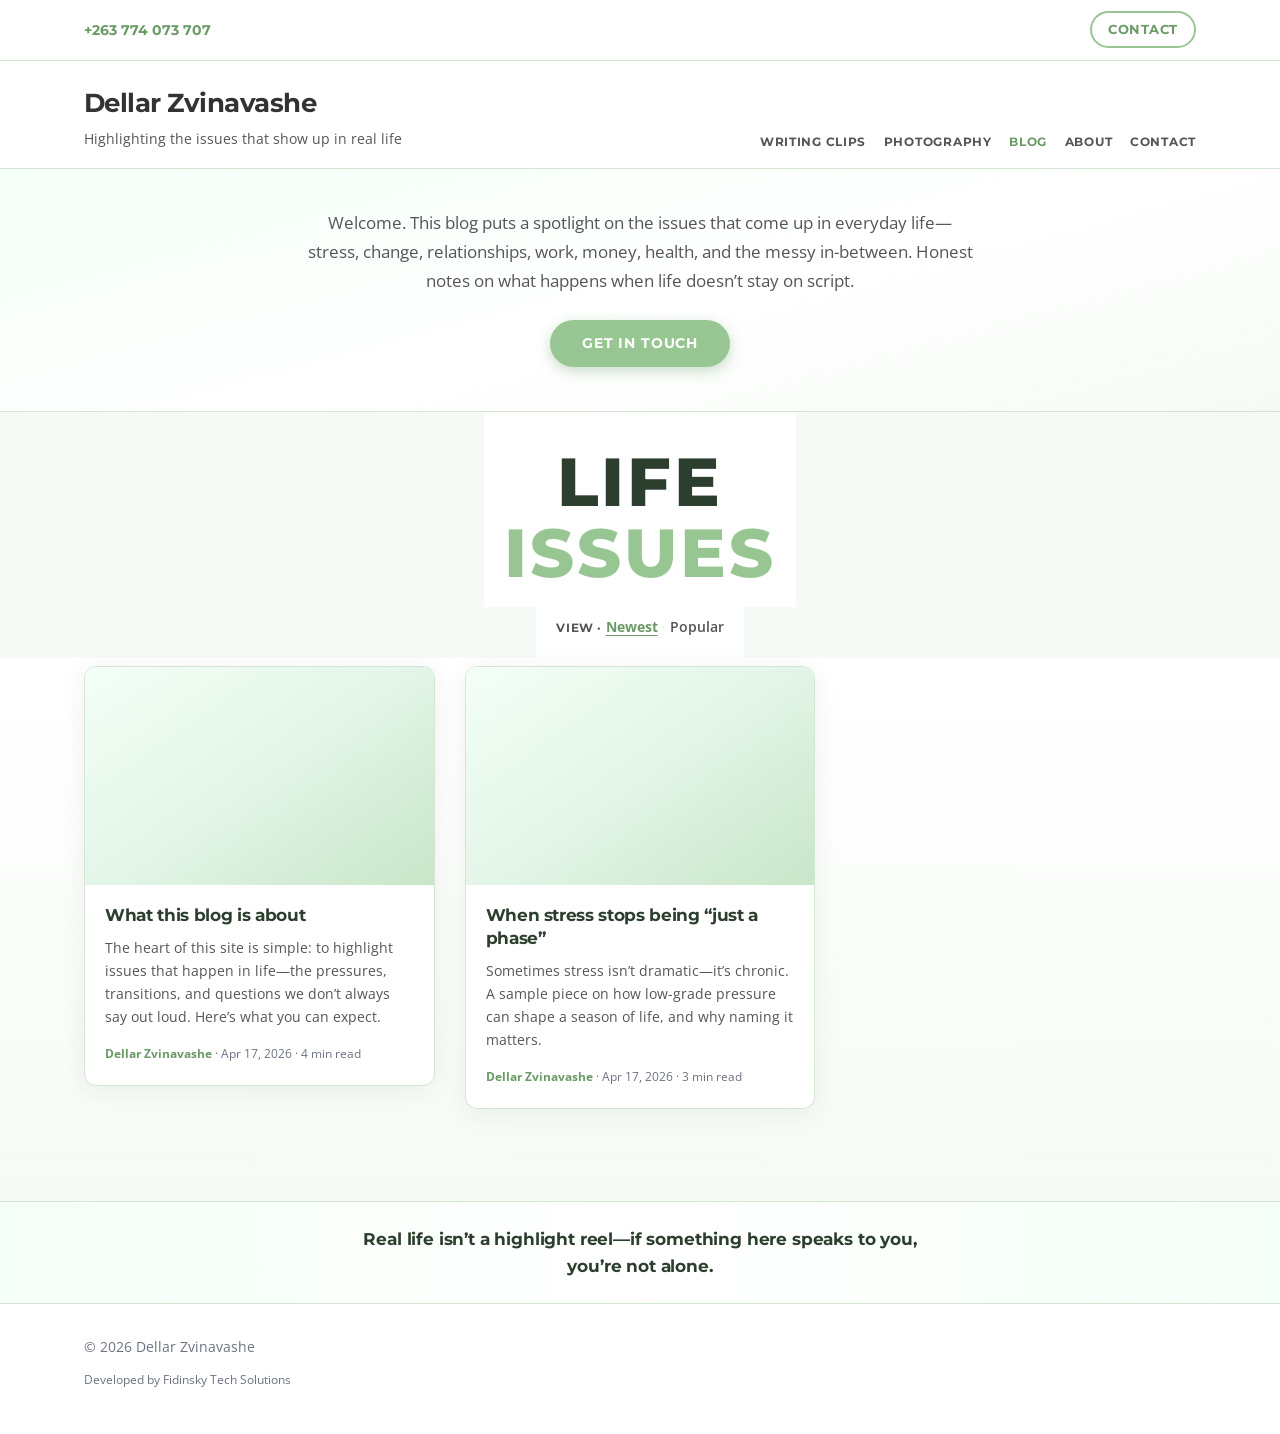
==== commit 369b5389: "Center blog on life issues: copy, LIFE/ISSUES hero, posts, About" ====
--- a/index.html
+++ b/index.html
@@ -3,9 +3,9 @@
   <head>
     <meta charset="UTF-8" />
     <meta name="viewport" content="width=device-width, initial-scale=1" />
-    <meta name="description" content="Mental health blog — self-care tips and wellness insights." />
+    <meta name="description" content="Dellar Zvinavashe — writing on life issues: stress, change, work, relationships, and what happens when life gets real." />
     <meta name="theme-color" content="#97c693" />
-    <title>Mental Health Blog</title>
+    <title>Blog — Life issues</title>
     <link rel="stylesheet" href="css/style.css" />
   </head>
   <body data-page="home">
@@ -22,7 +22,7 @@
           <h1 class="site-name">
             <a href="index.html"><span data-site-name>Dellar Zvinavashe</span></a>
           </h1>
-          <p class="site-tagline" data-site-tagline>Writer / editor / DJ</p>
+          <p class="site-tagline" data-site-tagline>Highlighting the issues that show up in real life</p>
         </div>
         <nav class="nav-wrap" aria-label="Site">
           <ul id="site-nav" class="site-nav site-nav--primary"></ul>
@@ -33,18 +33,18 @@
     <section class="blog-hero" aria-labelledby="blog-hero-heading">
       <div class="blog-hero-inner">
         <p class="blog-hero-intro" data-hero-intro>
-          Welcome to the mental health blog—self-care tips, insights, and resources to help you thrive.
+          Welcome. This blog highlights issues that come up in everyday life—honest writing when life doesn’t stay on script.
         </p>
         <p class="blog-hero-actions">
-          <a class="button-primary" id="hero-cta" href="contact.html">Book appointment</a>
+          <a class="button-primary" id="hero-cta" href="contact.html">Get in touch</a>
         </p>
       </div>
     </section>
 
     <div class="blog-title-block" id="blog-title-block">
       <h2 class="blog-split-title" id="blog-hero-heading">
-        <span class="blog-split-title__line" data-blog-title-1>MENTAL</span>
-        <span class="blog-split-title__line blog-split-title__line--accent" data-blog-title-2>HEALTH BLOG</span>
+        <span class="blog-split-title__line" data-blog-title-1>LIFE</span>
+        <span class="blog-split-title__line blog-split-title__line--accent" data-blog-title-2>ISSUES</span>
       </h2>
     </div>
 
